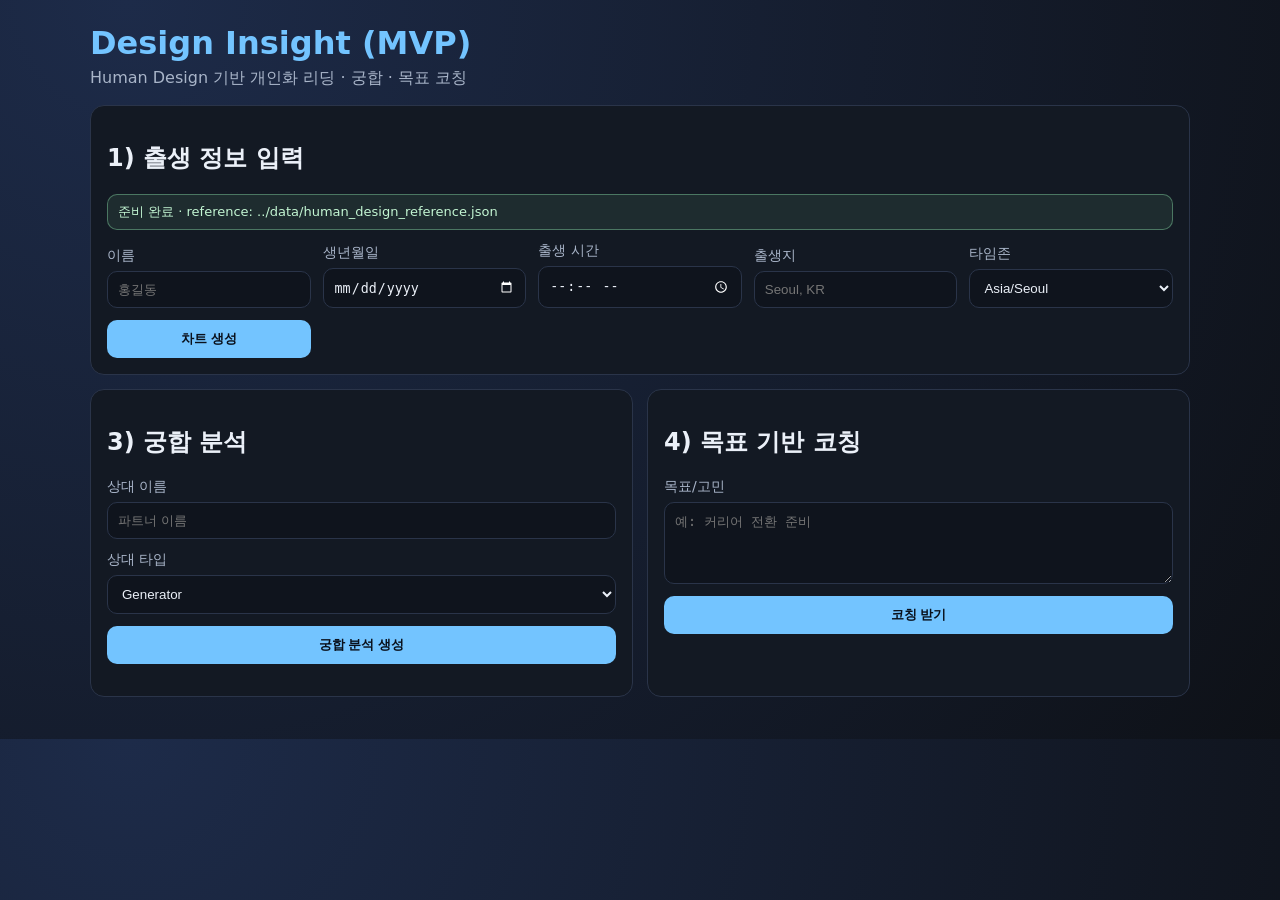
==== index.html @ 9a223812 "Add root redirect page to prevent Vercel 404 on /" ====
<!doctype html>
<html lang="ko">
  <head>
    <meta charset="UTF-8" />
    <meta name="viewport" content="width=device-width, initial-scale=1.0" />
    <title>Redirecting…</title>
    <meta http-equiv="refresh" content="0; url=/web/" />
    <script>
      window.location.replace('/web/');
    </script>
  </head>
  <body>
    <p>Redirecting to <a href="/web/">/web/</a>…</p>
  </body>
</html>
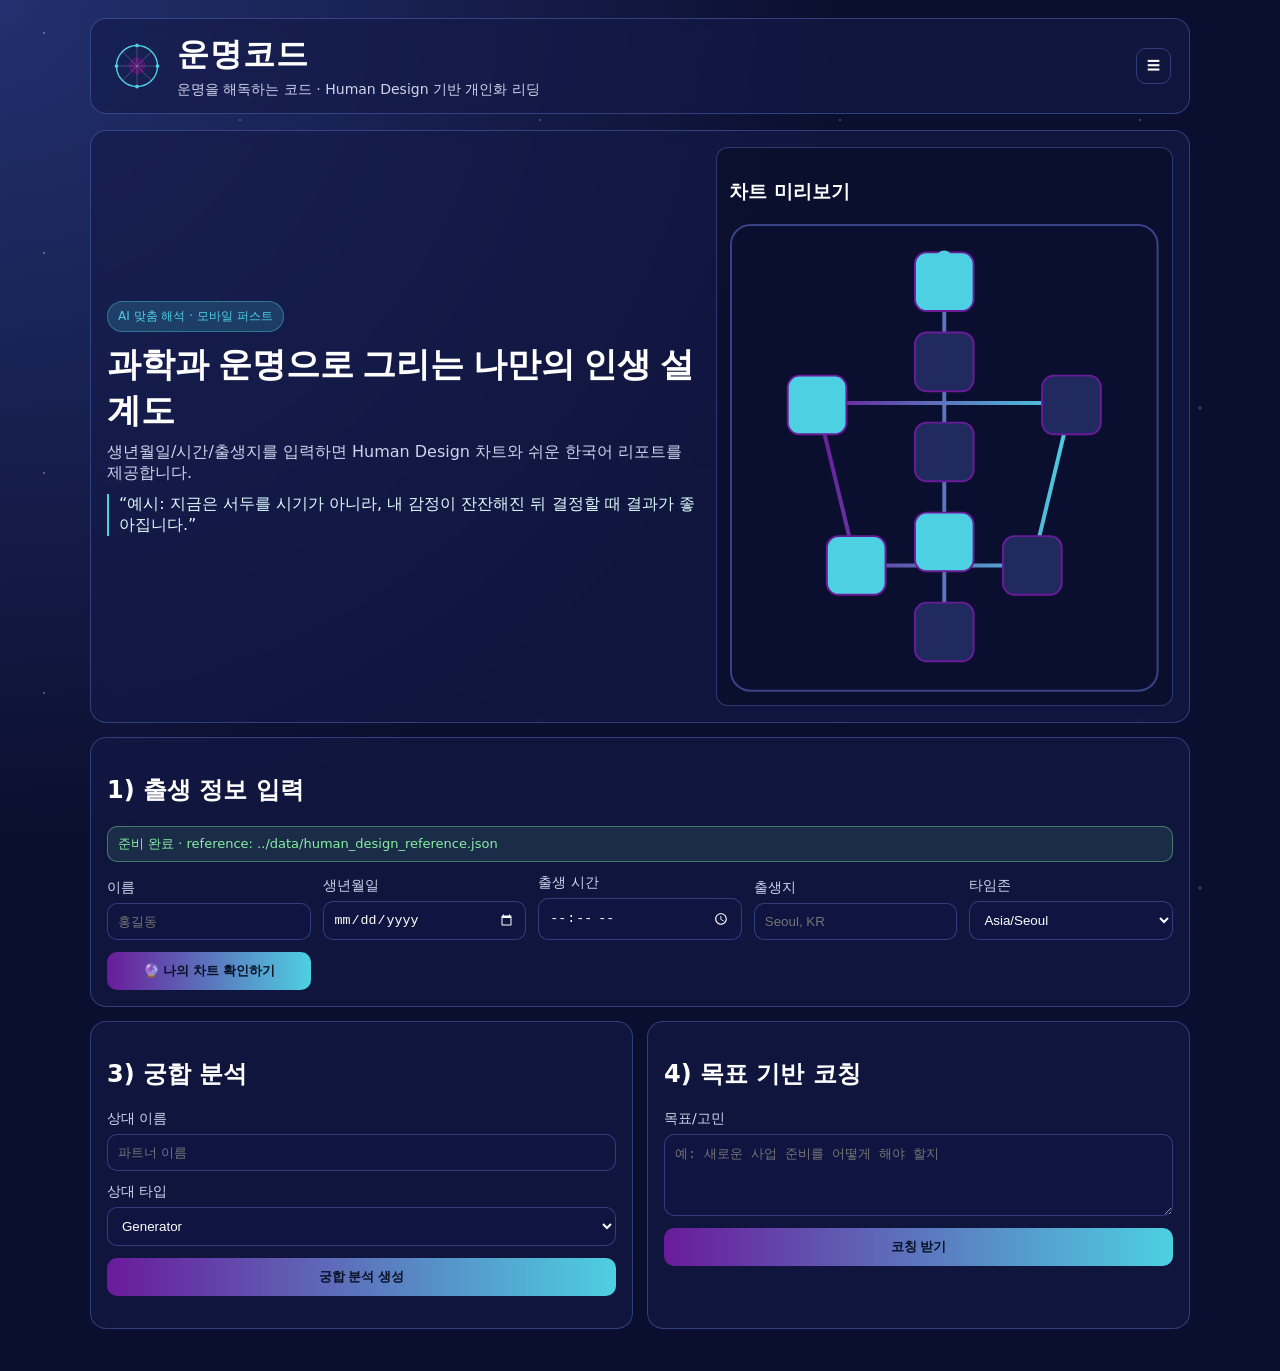
==== commit f0bf60a4: "Apply 운명코드 branding theme and add SVG chart preview" ====
--- a/index.html
+++ b/index.html
@@ -3,13 +3,120 @@
   <head>
     <meta charset="UTF-8" />
     <meta name="viewport" content="width=device-width, initial-scale=1.0" />
-    <title>Redirecting…</title>
-    <meta http-equiv="refresh" content="0; url=/web/" />
-    <script>
-      window.location.replace('/web/');
-    </script>
+    <title>운명코드 | Human Design 리딩</title>
+    <link rel="stylesheet" href="styles.css" />
   </head>
   <body>
-    <p>Redirecting to <a href="/web/">/web/</a>…</p>
+    <div class="stars" aria-hidden="true"></div>
+    <header class="topbar glass">
+      <div class="brand-wrap">
+        <div class="logo" aria-label="운명코드 로고">
+          <svg viewBox="0 0 120 120" role="img" aria-hidden="true">
+            <circle cx="60" cy="60" r="44" class="ring" />
+            <circle cx="60" cy="60" r="18" class="core" />
+            <path d="M60 16 L60 104 M16 60 L104 60 M28 28 L92 92 M92 28 L28 92" class="grid" />
+            <circle cx="60" cy="16" r="4" class="node" />
+            <circle cx="104" cy="60" r="4" class="node" />
+            <circle cx="60" cy="104" r="4" class="node" />
+            <circle cx="16" cy="60" r="4" class="node" />
+          </svg>
+        </div>
+        <div>
+          <h1>운명코드</h1>
+          <p class="muted">운명을 해독하는 코드 · Human Design 기반 개인화 리딩</p>
+        </div>
+      </div>
+      <button class="menu-btn" type="button">☰</button>
+    </header>
+
+    <main class="layout">
+      <section class="hero card glass">
+        <div>
+          <p class="badge">AI 맞춤 해석 · 모바일 퍼스트</p>
+          <h2>과학과 운명으로 그리는 나만의 인생 설계도</h2>
+          <p class="hero-copy">생년월일/시간/출생지를 입력하면 Human Design 차트와 쉬운 한국어 리포트를 제공합니다.</p>
+          <p class="sample-quote">“예시: 지금은 서두를 시기가 아니라, 내 감정이 잔잔해진 뒤 결정할 때 결과가 좋아집니다.”</p>
+        </div>
+        <div class="hero-chart">
+          <h3>차트 미리보기</h3>
+          <div id="hero-svg"></div>
+        </div>
+      </section>
+
+      <section class="card glass">
+        <h2>1) 출생 정보 입력</h2>
+        <p id="load-status" class="status">로딩 중...</p>
+        <form id="birth-form" class="form-grid">
+          <label>이름<input name="name" required placeholder="홍길동" /></label>
+          <label>생년월일<input type="date" name="birthDate" required /></label>
+          <label>출생 시간<input type="time" name="birthTime" required /></label>
+          <label>출생지<input name="birthPlace" placeholder="Seoul, KR" required /></label>
+          <label>타임존
+            <select name="timezone" required>
+              <option>Asia/Seoul</option>
+              <option>Asia/Tokyo</option>
+              <option>America/New_York</option>
+              <option>Europe/London</option>
+            </select>
+          </label>
+          <button type="submit" class="btn pulse">🔮 나의 차트 확인하기</button>
+        </form>
+      </section>
+
+      <section id="chart-section" class="card glass hidden reveal">
+        <h2>2) 차트 & 무료 요약</h2>
+        <div id="chart-svg" class="chart-svg"></div>
+        <div id="chart-core" class="pill-grid"></div>
+        <div class="report-block">
+          <h3>무료 요약 리포트</h3>
+          <p id="summary-report"></p>
+        </div>
+        <div class="report-block lock-wrap">
+          <h3>전체 리포트 (유료 언락)</h3>
+          <div id="full-report" class="locked"></div>
+          <div id="report-pages" class="report-pages locked"></div>
+          <div id="paywall" class="paywall">
+            <p>전체 리포트 잠금 상태 · 단건 ₩5,000 또는 구독 ₩9,900/월</p>
+            <div class="row">
+              <button class="btn" id="unlock-once">₩5,000 단건 결제(데모)</button>
+              <button class="btn ghost" id="unlock-sub">₩9,900 구독 결제(데모)</button>
+            </div>
+          </div>
+        </div>
+      </section>
+
+      <section class="grid-2">
+        <article class="card glass reveal">
+          <h2>3) 궁합 분석</h2>
+          <form id="compat-form" class="form-grid compact">
+            <label>상대 이름<input name="partnerName" placeholder="파트너 이름" required /></label>
+            <label>상대 타입
+              <select name="partnerType" required>
+                <option>Generator</option>
+                <option>Manifesting Generator</option>
+                <option>Projector</option>
+                <option>Manifestor</option>
+                <option>Reflector</option>
+              </select>
+            </label>
+            <button class="btn" type="submit">궁합 분석 생성</button>
+          </form>
+          <p id="compat-result" class="output"></p>
+        </article>
+
+        <article class="card glass reveal">
+          <h2>4) 목표 기반 코칭</h2>
+          <form id="goal-form" class="form-grid compact">
+            <label>목표/고민
+              <textarea name="goal" rows="4" placeholder="예: 새로운 사업 준비를 어떻게 해야 할지" required></textarea>
+            </label>
+            <button class="btn" type="submit">코칭 받기</button>
+          </form>
+          <p id="goal-result" class="output"></p>
+        </article>
+      </section>
+    </main>
+
+    <script src="app.js"></script>
   </body>
 </html>
--- a/styles.css
+++ b/styles.css
@@ -0,0 +1,83 @@
+:root {
+  color-scheme: dark;
+  --bg: #0b0f2f;
+  --bg2: #131a42;
+  --card: rgba(20, 27, 72, 0.62);
+  --line: rgba(116, 146, 255, 0.33);
+  --text: #ffffff;
+  --sub: #cfd4ec;
+  --main: #6a1b9a;
+  --accent: #4dd0e1;
+  --ok: #86f0a4;
+  --warn: #ffd180;
+}
+* { box-sizing: border-box; }
+body {
+  margin: 0;
+  color: var(--text);
+  font-family: 'Noto Sans KR', Pretendard, Inter, system-ui, sans-serif;
+  background: radial-gradient(circle at 0% 0%, #23306f, var(--bg) 45%), linear-gradient(140deg, var(--bg), #0f1440);
+  min-height: 100vh;
+}
+.stars {
+  position: fixed;
+  inset: 0;
+  pointer-events: none;
+  background-image: radial-gradient(circle at 20% 15%, rgba(255, 255, 255, 0.28) 0 1px, transparent 1px), radial-gradient(circle at 80% 40%, rgba(255, 255, 255, 0.2) 0 1px, transparent 1px), radial-gradient(circle at 50% 85%, rgba(77, 208, 225, 0.22) 0 2px, transparent 2px);
+  background-size: 220px 220px, 300px 300px, 480px 480px;
+  animation: starsFloat 18s linear infinite;
+}
+@keyframes starsFloat { from { transform: translateY(0); } to { transform: translateY(-30px); } }
+.topbar, .layout { width: min(1100px, 92%); margin-inline: auto; }
+.topbar { margin-top: 18px; display: flex; justify-content: space-between; align-items: center; padding: 14px 18px; }
+.glass { backdrop-filter: blur(6px); background: var(--card); border: 1px solid var(--line); border-radius: 16px; }
+.brand-wrap { display: flex; align-items: center; gap: 12px; }
+.logo { width: 56px; height: 56px; display: grid; place-items: center; }
+.logo svg { width: 100%; height: 100%; }
+.logo .ring { fill: none; stroke: var(--accent); stroke-width: 3; }
+.logo .core { fill: color-mix(in srgb, var(--main) 70%, black); }
+.logo .grid { fill: none; stroke: rgba(255,255,255,.35); stroke-width: 1.3; }
+.logo .node { fill: var(--accent); }
+.topbar h1 { margin: 0; font-family: 'Nanum Myeongjo', serif; letter-spacing: .03em; }
+.muted { color: var(--sub); margin: 4px 0 0; font-size: 14px; }
+.menu-btn { border: 1px solid var(--line); background: transparent; color: var(--text); border-radius: 10px; padding: 8px 10px; }
+.layout { margin: 16px auto 42px; display: grid; gap: 14px; position: relative; z-index: 1; }
+.card { padding: 16px; }
+.hero { display: grid; gap: 16px; grid-template-columns: 1.3fr 1fr; align-items: center; }
+.badge { display: inline-block; margin: 0; background: rgba(77,208,225,.18); color: var(--accent); border: 1px solid rgba(77,208,225,.4); border-radius: 999px; padding: 6px 10px; font-size: 12px; }
+.hero h2 { margin: 10px 0 8px; font-size: clamp(22px, 3.2vw, 34px); font-family: 'Nanum Myeongjo', serif; }
+.hero-copy { color: var(--sub); margin: 0; }
+.sample-quote { margin-top: 10px; color: #dffbff; border-left: 2px solid var(--accent); padding-left: 10px; }
+.hero-chart { border: 1px solid var(--line); border-radius: 12px; padding: 12px; background: rgba(8, 12, 35, .55); }
+.hidden { display: none; }
+.form-grid { display: grid; grid-template-columns: repeat(auto-fit,minmax(180px,1fr)); gap: 12px; align-items: end; }
+.form-grid.compact { grid-template-columns: 1fr; }
+label { display: grid; gap: 6px; color: var(--sub); font-size: 14px; }
+input, select, textarea { width: 100%; background: #0f1440; color: var(--text); border: 1px solid var(--line); border-radius: 10px; padding: 10px; }
+.btn { background: linear-gradient(90deg, var(--main), var(--accent)); color: #081024; border: 0; border-radius: 10px; padding: 10px 14px; font-weight: 700; cursor: pointer; }
+.btn.ghost { background: transparent; color: var(--accent); border: 1px solid var(--accent); }
+.pulse { animation: pulse 2.2s ease-in-out infinite; }
+@keyframes pulse { 0%,100% { box-shadow: 0 0 0 rgba(77,208,225,0);} 50% { box-shadow: 0 0 18px rgba(77,208,225,.45);} }
+.pill-grid { display:flex; flex-wrap:wrap; gap:8px; margin-bottom: 12px; }
+.pill { border:1px solid var(--line); background:#101945; border-radius:999px; padding:7px 12px; color:#dbe4ff; font-size: 13px; }
+.report-block { border:1px solid var(--line); border-radius: 12px; padding: 12px; margin-top: 10px; background: rgba(13,18,53,.45); }
+.locked { filter: blur(4px); user-select:none; max-height: 140px; overflow: hidden; }
+.lock-wrap.unlocked .locked { filter:none; max-height:none; }
+.paywall { margin-top:10px; background: rgba(255,209,128,.12); border:1px solid rgba(255,209,128,.4); border-radius:10px; padding:10px; color: var(--warn); }
+.row { display:flex; gap:8px; flex-wrap:wrap; }
+.grid-2 { display:grid; grid-template-columns: repeat(auto-fit,minmax(280px,1fr)); gap:14px; }
+.output { white-space: pre-wrap; color: var(--sub); line-height: 1.65; }
+.status { border-radius: 10px; padding: 8px 10px; font-size: 13px; margin-bottom: 12px; }
+.status.ok { background: rgba(134,240,164,.1); color: var(--ok); border: 1px solid rgba(134,240,164,.4); }
+.status.error { background: rgba(255,96,96,.1); color: #ffb0b0; border: 1px solid rgba(255,96,96,.4); }
+.chart-svg svg, #hero-svg svg { width: 100%; height: auto; display: block; }
+.chart-svg { margin-bottom: 10px; border: 1px solid var(--line); border-radius: 12px; padding: 10px; background: rgba(9,13,33,.6); }
+.report-pages { margin-top: 10px; display: grid; grid-template-columns: repeat(auto-fit,minmax(190px,1fr)); gap: 8px; }
+.page-card { border: 1px solid var(--line); border-radius: 10px; background: rgba(10,14,39,.65); padding: 8px; }
+.page-card strong { display: block; color: var(--accent); margin-bottom: 4px; }
+.reveal { animation: reveal .6s ease both; }
+@keyframes reveal { from { opacity:0; transform: translateY(8px);} to { opacity:1; transform:translateY(0);} }
+
+@media (max-width: 860px) {
+  .hero { grid-template-columns: 1fr; }
+}
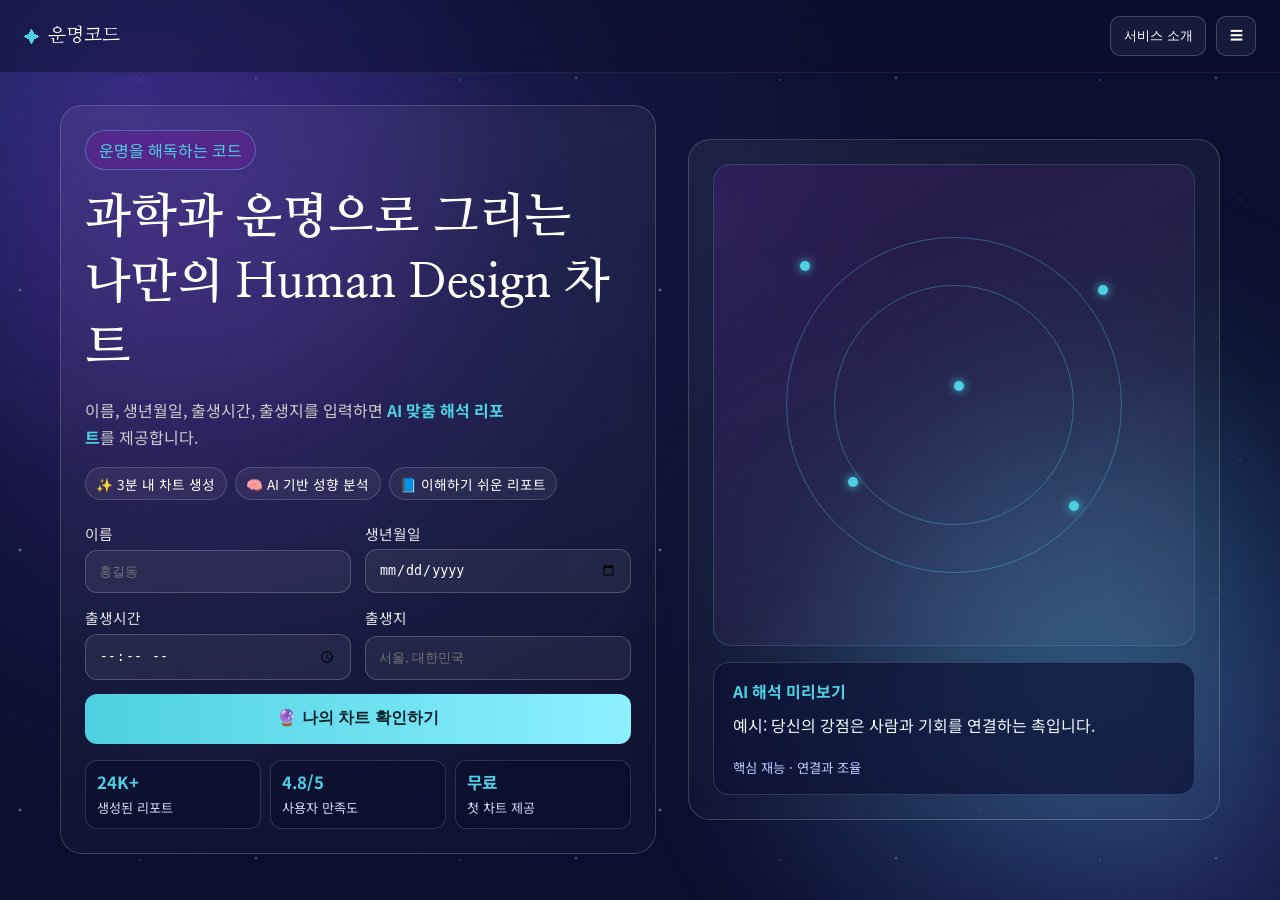
==== commit 3ea83457: "Refine landing UI with richer branding and UX polish" ====
--- a/index.html
+++ b/index.html
@@ -3,120 +3,89 @@
   <head>
     <meta charset="UTF-8" />
     <meta name="viewport" content="width=device-width, initial-scale=1.0" />
-    <title>운명코드 | Human Design 리딩</title>
+    <title>운명코드 | Human Design 차트</title>
+    <meta
+      name="description"
+      content="생년월일과 출생 정보를 기반으로 Human Design 차트와 AI 해석 리포트를 확인하세요."
+    />
+    <link rel="preconnect" href="https://fonts.googleapis.com" />
+    <link rel="preconnect" href="https://fonts.gstatic.com" crossorigin />
+    <link
+      href="https://fonts.googleapis.com/css2?family=Noto+Sans+KR:wght@400;500;700&family=Nanum+Myeongjo:wght@700&display=swap"
+      rel="stylesheet"
+    />
     <link rel="stylesheet" href="styles.css" />
   </head>
   <body>
     <div class="stars" aria-hidden="true"></div>
-    <header class="topbar glass">
-      <div class="brand-wrap">
-        <div class="logo" aria-label="운명코드 로고">
-          <svg viewBox="0 0 120 120" role="img" aria-hidden="true">
-            <circle cx="60" cy="60" r="44" class="ring" />
-            <circle cx="60" cy="60" r="18" class="core" />
-            <path d="M60 16 L60 104 M16 60 L104 60 M28 28 L92 92 M92 28 L28 92" class="grid" />
-            <circle cx="60" cy="16" r="4" class="node" />
-            <circle cx="104" cy="60" r="4" class="node" />
-            <circle cx="60" cy="104" r="4" class="node" />
-            <circle cx="16" cy="60" r="4" class="node" />
-          </svg>
-        </div>
-        <div>
-          <h1>운명코드</h1>
-          <p class="muted">운명을 해독하는 코드 · Human Design 기반 개인화 리딩</p>
-        </div>
-      </div>
-      <button class="menu-btn" type="button">☰</button>
+    <div class="glow glow-a" aria-hidden="true"></div>
+    <div class="glow glow-b" aria-hidden="true"></div>
+
+    <header class="topbar">
+      <a class="logo" href="#">
+        <span class="logo-mark">✦</span>
+        <span class="logo-text">운명코드</span>
+      </a>
+      <nav class="top-actions" aria-label="빠른 메뉴">
+        <button class="ghost-btn">서비스 소개</button>
+        <button class="menu-btn" aria-label="메뉴 열기">☰</button>
+      </nav>
     </header>
 
-    <main class="layout">
-      <section class="hero card glass">
-        <div>
-          <p class="badge">AI 맞춤 해석 · 모바일 퍼스트</p>
-          <h2>과학과 운명으로 그리는 나만의 인생 설계도</h2>
-          <p class="hero-copy">생년월일/시간/출생지를 입력하면 Human Design 차트와 쉬운 한국어 리포트를 제공합니다.</p>
-          <p class="sample-quote">“예시: 지금은 서두를 시기가 아니라, 내 감정이 잔잔해진 뒤 결정할 때 결과가 좋아집니다.”</p>
-        </div>
-        <div class="hero-chart">
-          <h3>차트 미리보기</h3>
-          <div id="hero-svg"></div>
+    <main class="hero">
+      <section class="hero-copy">
+        <p class="badge">운명을 해독하는 코드</p>
+        <h1>과학과 운명으로 그리는<br />나만의 Human Design 차트</h1>
+        <p class="subtext">
+          이름, 생년월일, 출생시간, 출생지를 입력하면
+          <strong>AI 맞춤 해석 리포트</strong>를 제공합니다.
+        </p>
+
+        <ul class="feature-points">
+          <li>✨ 3분 내 차트 생성</li>
+          <li>🧠 AI 기반 성향 분석</li>
+          <li>📘 이해하기 쉬운 리포트</li>
+        </ul>
+
+        <form class="chart-form" id="chartForm">
+          <label>이름<input type="text" name="name" placeholder="홍길동" required /></label>
+          <label>생년월일<input type="date" name="birthDate" required /></label>
+          <label>출생시간<input type="time" name="birthTime" required /></label>
+          <label>출생지<input type="text" name="birthPlace" placeholder="서울, 대한민국" required /></label>
+          <button type="submit" class="cta-btn" id="ctaButton">🔮 나의 차트 확인하기</button>
+        </form>
+
+        <div class="trust-row" aria-label="서비스 신뢰 지표">
+          <p><strong>24K+</strong><span>생성된 리포트</span></p>
+          <p><strong>4.8/5</strong><span>사용자 만족도</span></p>
+          <p><strong>무료</strong><span>첫 차트 제공</span></p>
         </div>
       </section>
 
-      <section class="card glass">
-        <h2>1) 출생 정보 입력</h2>
-        <p id="load-status" class="status">로딩 중...</p>
-        <form id="birth-form" class="form-grid">
-          <label>이름<input name="name" required placeholder="홍길동" /></label>
-          <label>생년월일<input type="date" name="birthDate" required /></label>
-          <label>출생 시간<input type="time" name="birthTime" required /></label>
-          <label>출생지<input name="birthPlace" placeholder="Seoul, KR" required /></label>
-          <label>타임존
-            <select name="timezone" required>
-              <option>Asia/Seoul</option>
-              <option>Asia/Tokyo</option>
-              <option>America/New_York</option>
-              <option>Europe/London</option>
-            </select>
-          </label>
-          <button type="submit" class="btn pulse">🔮 나의 차트 확인하기</button>
-        </form>
-      </section>
+      <section class="hero-visual" aria-live="polite">
+        <div class="chart-teaser" id="chartTeaser">
+          <div class="orbit orbit-1"></div>
+          <div class="orbit orbit-2"></div>
+          <div class="node n1"></div>
+          <div class="node n2"></div>
+          <div class="node n3"></div>
+          <div class="node n4"></div>
+          <div class="node n5"></div>
+          <svg viewBox="0 0 300 300" class="lines" aria-hidden="true">
+            <path d="M60 65 L240 85 L210 220 L85 240 Z" />
+            <path d="M60 65 L210 220" />
+            <path d="M240 85 L85 240" />
+          </svg>
+        </div>
 
-      <section id="chart-section" class="card glass hidden reveal">
-        <h2>2) 차트 & 무료 요약</h2>
-        <div id="chart-svg" class="chart-svg"></div>
-        <div id="chart-core" class="pill-grid"></div>
-        <div class="report-block">
-          <h3>무료 요약 리포트</h3>
-          <p id="summary-report"></p>
-        </div>
-        <div class="report-block lock-wrap">
-          <h3>전체 리포트 (유료 언락)</h3>
-          <div id="full-report" class="locked"></div>
-          <div id="report-pages" class="report-pages locked"></div>
-          <div id="paywall" class="paywall">
-            <p>전체 리포트 잠금 상태 · 단건 ₩5,000 또는 구독 ₩9,900/월</p>
-            <div class="row">
-              <button class="btn" id="unlock-once">₩5,000 단건 결제(데모)</button>
-              <button class="btn ghost" id="unlock-sub">₩9,900 구독 결제(데모)</button>
-            </div>
-          </div>
-        </div>
-      </section>
-
-      <section class="grid-2">
-        <article class="card glass reveal">
-          <h2>3) 궁합 분석</h2>
-          <form id="compat-form" class="form-grid compact">
-            <label>상대 이름<input name="partnerName" placeholder="파트너 이름" required /></label>
-            <label>상대 타입
-              <select name="partnerType" required>
-                <option>Generator</option>
-                <option>Manifesting Generator</option>
-                <option>Projector</option>
-                <option>Manifestor</option>
-                <option>Reflector</option>
-              </select>
-            </label>
-            <button class="btn" type="submit">궁합 분석 생성</button>
-          </form>
-          <p id="compat-result" class="output"></p>
-        </article>
-
-        <article class="card glass reveal">
-          <h2>4) 목표 기반 코칭</h2>
-          <form id="goal-form" class="form-grid compact">
-            <label>목표/고민
-              <textarea name="goal" rows="4" placeholder="예: 새로운 사업 준비를 어떻게 해야 할지" required></textarea>
-            </label>
-            <button class="btn" type="submit">코칭 받기</button>
-          </form>
-          <p id="goal-result" class="output"></p>
+        <article class="sample-card" id="sampleCard">
+          <h2>AI 해석 미리보기</h2>
+          <p class="typing" id="typingText">예시: 당신은 타고난 통찰력과 리더십이 강한 타입입니다.</p>
+          <small id="sampleMeta">에너지 타입 · Generator</small>
         </article>
       </section>
     </main>
 
-    <script src="app.js"></script>
+    <script src="script.js"></script>
   </body>
 </html>
--- a/styles.css
+++ b/styles.css
@@ -1,83 +1,420 @@
 :root {
-  color-scheme: dark;
   --bg: #0b0f2f;
-  --bg2: #131a42;
-  --card: rgba(20, 27, 72, 0.62);
-  --line: rgba(116, 146, 255, 0.33);
-  --text: #ffffff;
-  --sub: #cfd4ec;
   --main: #6a1b9a;
   --accent: #4dd0e1;
-  --ok: #86f0a4;
-  --warn: #ffd180;
-}
-* { box-sizing: border-box; }
+  --text: #ffffff;
+  --text-secondary: #cccccc;
+  --card: rgba(12, 18, 54, 0.7);
+  --line: rgba(255, 255, 255, 0.18);
+}
+
+* {
+  box-sizing: border-box;
+}
+
 body {
   margin: 0;
+  min-height: 100vh;
+  font-family: 'Noto Sans KR', sans-serif;
   color: var(--text);
-  font-family: 'Noto Sans KR', Pretendard, Inter, system-ui, sans-serif;
-  background: radial-gradient(circle at 0% 0%, #23306f, var(--bg) 45%), linear-gradient(140deg, var(--bg), #0f1440);
-  min-height: 100vh;
-}
-.stars {
+  background:
+    radial-gradient(circle at 10% 10%, #273079 0%, transparent 28%),
+    radial-gradient(circle at 90% 90%, #1e1d53 0%, transparent 32%),
+    radial-gradient(circle at 20% 20%, #1b2155, var(--bg) 52%);
+  overflow-x: hidden;
+}
+
+.stars,
+.glow {
   position: fixed;
   inset: 0;
   pointer-events: none;
-  background-image: radial-gradient(circle at 20% 15%, rgba(255, 255, 255, 0.28) 0 1px, transparent 1px), radial-gradient(circle at 80% 40%, rgba(255, 255, 255, 0.2) 0 1px, transparent 1px), radial-gradient(circle at 50% 85%, rgba(77, 208, 225, 0.22) 0 2px, transparent 2px);
-  background-size: 220px 220px, 300px 300px, 480px 480px;
-  animation: starsFloat 18s linear infinite;
-}
-@keyframes starsFloat { from { transform: translateY(0); } to { transform: translateY(-30px); } }
-.topbar, .layout { width: min(1100px, 92%); margin-inline: auto; }
-.topbar { margin-top: 18px; display: flex; justify-content: space-between; align-items: center; padding: 14px 18px; }
-.glass { backdrop-filter: blur(6px); background: var(--card); border: 1px solid var(--line); border-radius: 16px; }
-.brand-wrap { display: flex; align-items: center; gap: 12px; }
-.logo { width: 56px; height: 56px; display: grid; place-items: center; }
-.logo svg { width: 100%; height: 100%; }
-.logo .ring { fill: none; stroke: var(--accent); stroke-width: 3; }
-.logo .core { fill: color-mix(in srgb, var(--main) 70%, black); }
-.logo .grid { fill: none; stroke: rgba(255,255,255,.35); stroke-width: 1.3; }
-.logo .node { fill: var(--accent); }
-.topbar h1 { margin: 0; font-family: 'Nanum Myeongjo', serif; letter-spacing: .03em; }
-.muted { color: var(--sub); margin: 4px 0 0; font-size: 14px; }
-.menu-btn { border: 1px solid var(--line); background: transparent; color: var(--text); border-radius: 10px; padding: 8px 10px; }
-.layout { margin: 16px auto 42px; display: grid; gap: 14px; position: relative; z-index: 1; }
-.card { padding: 16px; }
-.hero { display: grid; gap: 16px; grid-template-columns: 1.3fr 1fr; align-items: center; }
-.badge { display: inline-block; margin: 0; background: rgba(77,208,225,.18); color: var(--accent); border: 1px solid rgba(77,208,225,.4); border-radius: 999px; padding: 6px 10px; font-size: 12px; }
-.hero h2 { margin: 10px 0 8px; font-size: clamp(22px, 3.2vw, 34px); font-family: 'Nanum Myeongjo', serif; }
-.hero-copy { color: var(--sub); margin: 0; }
-.sample-quote { margin-top: 10px; color: #dffbff; border-left: 2px solid var(--accent); padding-left: 10px; }
-.hero-chart { border: 1px solid var(--line); border-radius: 12px; padding: 12px; background: rgba(8, 12, 35, .55); }
-.hidden { display: none; }
-.form-grid { display: grid; grid-template-columns: repeat(auto-fit,minmax(180px,1fr)); gap: 12px; align-items: end; }
-.form-grid.compact { grid-template-columns: 1fr; }
-label { display: grid; gap: 6px; color: var(--sub); font-size: 14px; }
-input, select, textarea { width: 100%; background: #0f1440; color: var(--text); border: 1px solid var(--line); border-radius: 10px; padding: 10px; }
-.btn { background: linear-gradient(90deg, var(--main), var(--accent)); color: #081024; border: 0; border-radius: 10px; padding: 10px 14px; font-weight: 700; cursor: pointer; }
-.btn.ghost { background: transparent; color: var(--accent); border: 1px solid var(--accent); }
-.pulse { animation: pulse 2.2s ease-in-out infinite; }
-@keyframes pulse { 0%,100% { box-shadow: 0 0 0 rgba(77,208,225,0);} 50% { box-shadow: 0 0 18px rgba(77,208,225,.45);} }
-.pill-grid { display:flex; flex-wrap:wrap; gap:8px; margin-bottom: 12px; }
-.pill { border:1px solid var(--line); background:#101945; border-radius:999px; padding:7px 12px; color:#dbe4ff; font-size: 13px; }
-.report-block { border:1px solid var(--line); border-radius: 12px; padding: 12px; margin-top: 10px; background: rgba(13,18,53,.45); }
-.locked { filter: blur(4px); user-select:none; max-height: 140px; overflow: hidden; }
-.lock-wrap.unlocked .locked { filter:none; max-height:none; }
-.paywall { margin-top:10px; background: rgba(255,209,128,.12); border:1px solid rgba(255,209,128,.4); border-radius:10px; padding:10px; color: var(--warn); }
-.row { display:flex; gap:8px; flex-wrap:wrap; }
-.grid-2 { display:grid; grid-template-columns: repeat(auto-fit,minmax(280px,1fr)); gap:14px; }
-.output { white-space: pre-wrap; color: var(--sub); line-height: 1.65; }
-.status { border-radius: 10px; padding: 8px 10px; font-size: 13px; margin-bottom: 12px; }
-.status.ok { background: rgba(134,240,164,.1); color: var(--ok); border: 1px solid rgba(134,240,164,.4); }
-.status.error { background: rgba(255,96,96,.1); color: #ffb0b0; border: 1px solid rgba(255,96,96,.4); }
-.chart-svg svg, #hero-svg svg { width: 100%; height: auto; display: block; }
-.chart-svg { margin-bottom: 10px; border: 1px solid var(--line); border-radius: 12px; padding: 10px; background: rgba(9,13,33,.6); }
-.report-pages { margin-top: 10px; display: grid; grid-template-columns: repeat(auto-fit,minmax(190px,1fr)); gap: 8px; }
-.page-card { border: 1px solid var(--line); border-radius: 10px; background: rgba(10,14,39,.65); padding: 8px; }
-.page-card strong { display: block; color: var(--accent); margin-bottom: 4px; }
-.reveal { animation: reveal .6s ease both; }
-@keyframes reveal { from { opacity:0; transform: translateY(8px);} to { opacity:1; transform:translateY(0);} }
-
-@media (max-width: 860px) {
-  .hero { grid-template-columns: 1fr; }
-}
+}
+
+.stars {
+  background-image:
+    radial-gradient(2px 2px at 20px 30px, rgba(255, 255, 255, 0.7), transparent),
+    radial-gradient(1px 1px at 140px 80px, rgba(77, 208, 225, 0.9), transparent),
+    radial-gradient(1px 1px at 280px 200px, rgba(255, 255, 255, 0.5), transparent),
+    radial-gradient(2px 2px at 80% 30%, rgba(255, 255, 255, 0.4), transparent);
+  background-size: 320px 260px;
+  animation: drift 30s linear infinite;
+  opacity: 0.75;
+}
+
+.glow {
+  filter: blur(80px);
+  opacity: 0.38;
+}
+
+.glow-a {
+  background: radial-gradient(circle at 12% 22%, var(--main), transparent 35%);
+}
+
+.glow-b {
+  background: radial-gradient(circle at 85% 72%, var(--accent), transparent 30%);
+}
+
+@keyframes drift {
+  from {
+    transform: translateY(0);
+  }
+
+  to {
+    transform: translateY(-20px);
+  }
+}
+
+.topbar {
+  position: sticky;
+  top: 0;
+  z-index: 5;
+  padding: 1rem 1.5rem;
+  display: flex;
+  align-items: center;
+  justify-content: space-between;
+  backdrop-filter: blur(10px);
+  background: rgba(9, 13, 42, 0.45);
+  border-bottom: 1px solid rgba(255, 255, 255, 0.07);
+}
+
+.logo {
+  display: inline-flex;
+  align-items: center;
+  gap: 0.5rem;
+  text-decoration: none;
+  color: var(--text);
+}
+
+.logo-mark {
+  color: var(--accent);
+}
+
+.logo-text {
+  font-family: 'Nanum Myeongjo', serif;
+  font-size: 1.2rem;
+}
+
+.top-actions {
+  display: inline-flex;
+  align-items: center;
+  gap: 0.6rem;
+}
+
+.ghost-btn,
+.menu-btn {
+  border: 1px solid rgba(255, 255, 255, 0.2);
+  background: rgba(255, 255, 255, 0.06);
+  color: var(--text);
+  border-radius: 10px;
+  height: 40px;
+}
+
+.ghost-btn {
+  padding: 0 0.8rem;
+}
+
+.menu-btn {
+  width: 40px;
+}
+
+.hero {
+  width: min(1160px, 92vw);
+  margin: 2rem auto 4rem;
+  display: grid;
+  gap: 2rem;
+  grid-template-columns: 1.12fr 1fr;
+  align-items: center;
+}
+
+.hero-copy,
+.hero-visual {
+  background: linear-gradient(160deg, rgba(255, 255, 255, 0.06), rgba(255, 255, 255, 0.02));
+  border: 1px solid var(--line);
+  border-radius: 22px;
+  padding: 1.5rem;
+  backdrop-filter: blur(10px);
+}
+
+.badge {
+  display: inline-block;
+  background: rgba(106, 27, 154, 0.45);
+  color: var(--accent);
+  border: 1px solid rgba(77, 208, 225, 0.4);
+  padding: 0.45rem 0.8rem;
+  border-radius: 999px;
+  margin: 0;
+}
+
+h1 {
+  font-family: 'Nanum Myeongjo', serif;
+  font-size: clamp(1.9rem, 4vw, 3rem);
+  line-height: 1.35;
+  margin: 1rem 0;
+}
+
+.subtext {
+  color: var(--text-secondary);
+  line-height: 1.7;
+  max-width: 48ch;
+}
+
+.subtext strong {
+  color: var(--accent);
+}
+
+.feature-points {
+  list-style: none;
+  margin: 1rem 0 0;
+  padding: 0;
+  display: flex;
+  flex-wrap: wrap;
+  gap: 0.5rem;
+}
+
+.feature-points li {
+  border: 1px solid rgba(255, 255, 255, 0.16);
+  background: rgba(255, 255, 255, 0.06);
+  border-radius: 999px;
+  padding: 0.35rem 0.65rem;
+  font-size: 0.85rem;
+}
+
+.chart-form {
+  margin-top: 1.4rem;
+  display: grid;
+  grid-template-columns: 1fr 1fr;
+  gap: 0.9rem;
+}
+
+.chart-form label {
+  display: grid;
+  gap: 0.35rem;
+  font-size: 0.92rem;
+  color: #e4e4e4;
+}
+
+.chart-form input {
+  border: 1px solid rgba(255, 255, 255, 0.2);
+  border-radius: 12px;
+  padding: 0.75rem 0.8rem;
+  background: rgba(255, 255, 255, 0.06);
+  color: var(--text);
+}
+
+.chart-form input:focus {
+  outline: 2px solid rgba(77, 208, 225, 0.55);
+  outline-offset: 1px;
+}
+
+.cta-btn {
+  grid-column: 1 / -1;
+  border: none;
+  border-radius: 12px;
+  padding: 0.9rem 1rem;
+  font-size: 1rem;
+  font-weight: 700;
+  color: #04232b;
+  background: linear-gradient(90deg, var(--accent), #8df0ff);
+  cursor: pointer;
+  box-shadow: 0 0 0 rgba(77, 208, 225, 0.5);
+  transition: transform 0.2s ease, box-shadow 0.3s ease;
+}
+
+.cta-btn:hover {
+  transform: translateY(-2px);
+  box-shadow: 0 0 20px rgba(77, 208, 225, 0.45);
+}
+
+.cta-btn.pulse {
+  animation: pulse 0.6s ease;
+}
+
+@keyframes pulse {
+  0% {
+    transform: scale(1);
+  }
+
+  50% {
+    transform: scale(1.02);
+  }
+
+  100% {
+    transform: scale(1);
+  }
+}
+
+.trust-row {
+  margin-top: 1rem;
+  display: grid;
+  grid-template-columns: repeat(3, 1fr);
+  gap: 0.55rem;
+}
+
+.trust-row p {
+  margin: 0;
+  border: 1px solid rgba(255, 255, 255, 0.14);
+  background: rgba(8, 14, 44, 0.55);
+  border-radius: 12px;
+  padding: 0.6rem 0.7rem;
+}
+
+.trust-row strong {
+  display: block;
+  color: var(--accent);
+  font-size: 1.05rem;
+}
+
+.trust-row span {
+  color: #d4d7ef;
+  font-size: 0.82rem;
+}
+
+.hero-visual {
+  display: grid;
+  gap: 1rem;
+}
+
+.chart-teaser {
+  position: relative;
+  aspect-ratio: 1 / 1;
+  border-radius: 18px;
+  background: linear-gradient(145deg, rgba(106, 27, 154, 0.22), rgba(255, 255, 255, 0.04));
+  border: 1px solid rgba(77, 208, 225, 0.2);
+  overflow: hidden;
+}
+
+.orbit {
+  position: absolute;
+  border: 1px solid rgba(77, 208, 225, 0.35);
+  border-radius: 999px;
+  inset: 15%;
+  animation: spin 20s linear infinite;
+}
+
+.orbit-2 {
+  inset: 25%;
+  animation-direction: reverse;
+  animation-duration: 14s;
+}
+
+@keyframes spin {
+  from {
+    transform: rotate(0deg);
+  }
+
+  to {
+    transform: rotate(360deg);
+  }
+}
+
+.node {
+  position: absolute;
+  width: 10px;
+  height: 10px;
+  border-radius: 50%;
+  background: var(--accent);
+  box-shadow: 0 0 10px var(--accent);
+}
+
+.n1 {
+  top: 20%;
+  left: 18%;
+}
+
+.n2 {
+  top: 25%;
+  right: 18%;
+}
+
+.n3 {
+  top: 65%;
+  left: 28%;
+}
+
+.n4 {
+  top: 70%;
+  right: 24%;
+}
+
+.n5 {
+  top: 45%;
+  left: 50%;
+}
+
+.lines {
+  position: absolute;
+  inset: 0;
+  width: 100%;
+  height: 100%;
+}
+
+.lines path {
+  stroke: rgba(255, 255, 255, 0.6);
+  stroke-width: 2;
+  fill: none;
+  stroke-dasharray: 700;
+  stroke-dashoffset: 700;
+  animation: draw 5s ease-in-out infinite;
+}
+
+@keyframes draw {
+  0%,
+  10% {
+    stroke-dashoffset: 700;
+  }
+
+  60%,
+  100% {
+    stroke-dashoffset: 0;
+  }
+}
+
+.sample-card {
+  background: var(--card);
+  border: 1px solid rgba(255, 255, 255, 0.15);
+  border-radius: 16px;
+  padding: 1rem 1.2rem;
+}
+
+.sample-card h2 {
+  margin: 0 0 0.6rem;
+  font-size: 1rem;
+  color: var(--accent);
+}
+
+.typing {
+  margin: 0;
+  min-height: 2.4em;
+  color: #edf7ff;
+}
+
+#sampleMeta {
+  display: inline-block;
+  margin-top: 0.45rem;
+  color: #bdccff;
+}
+
+@media (max-width: 980px) {
+  .hero {
+    grid-template-columns: 1fr;
+  }
+
+  .chart-form {
+    grid-template-columns: 1fr;
+  }
+
+  .trust-row {
+    grid-template-columns: 1fr;
+  }
+}
+
+@media (prefers-reduced-motion: reduce) {
+  *,
+  *::before,
+  *::after {
+    animation: none !important;
+    transition: none !important;
+    scroll-behavior: auto !important;
+  }
+}
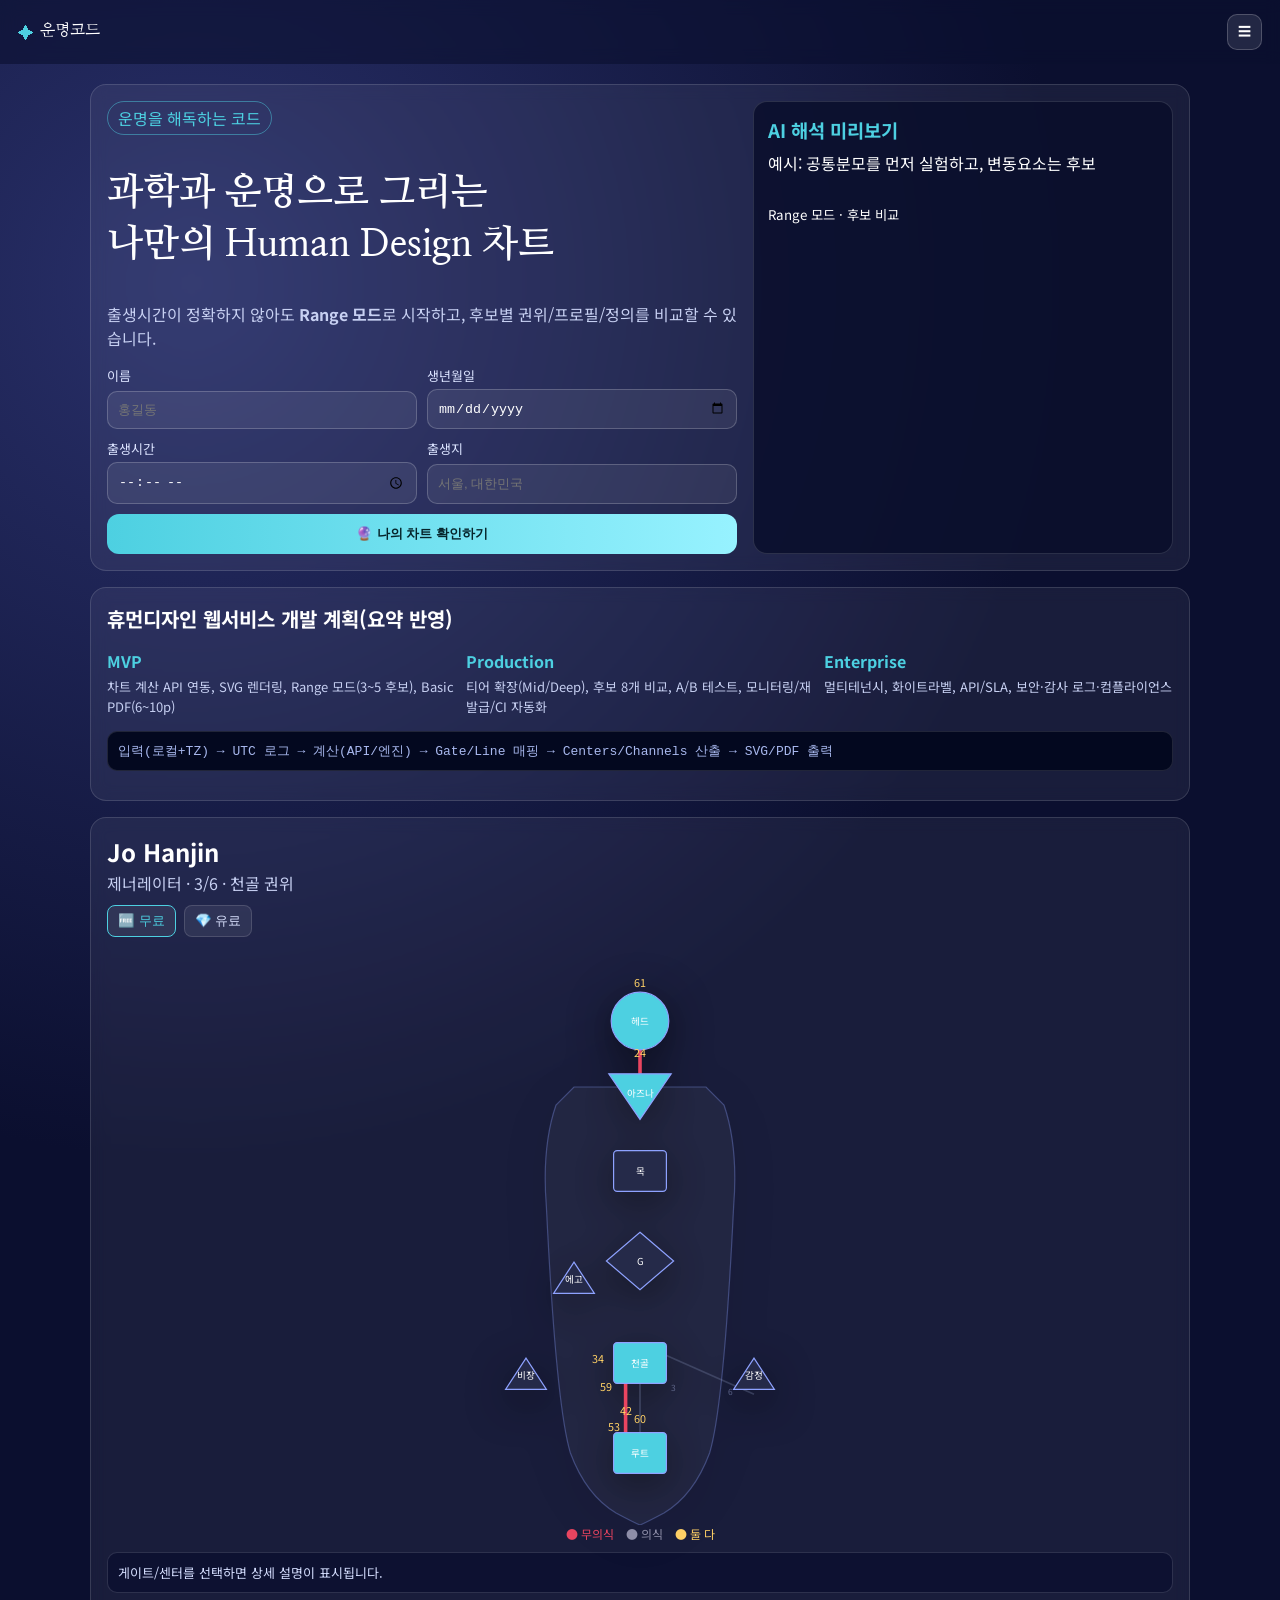
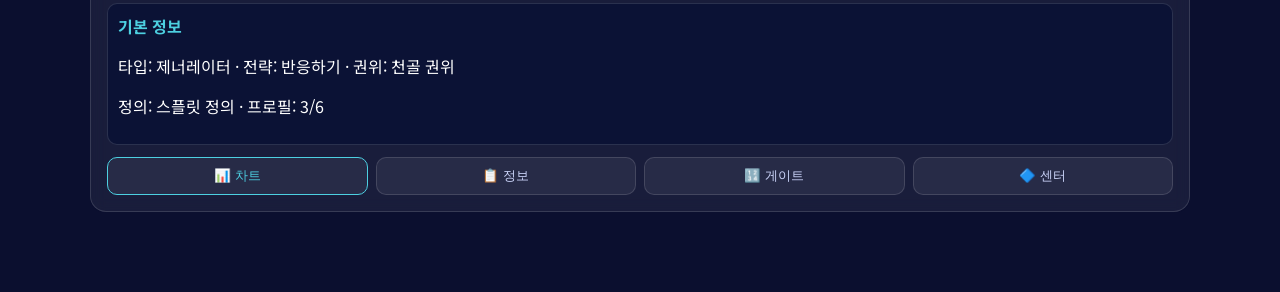
==== commit 3f9ab3d7: "Upgrade service prototype with roadmap and interactive bodygraph" ====
--- a/index.html
+++ b/index.html
@@ -3,86 +3,76 @@
   <head>
     <meta charset="UTF-8" />
     <meta name="viewport" content="width=device-width, initial-scale=1.0" />
-    <title>운명코드 | Human Design 차트</title>
-    <meta
-      name="description"
-      content="생년월일과 출생 정보를 기반으로 Human Design 차트와 AI 해석 리포트를 확인하세요."
-    />
+    <title>운명코드 | Human Design 웹서비스</title>
+    <meta name="description" content="운명코드: Human Design 차트, Range 모드, 리포트 티어를 포함한 웹서비스 프로토타입" />
     <link rel="preconnect" href="https://fonts.googleapis.com" />
     <link rel="preconnect" href="https://fonts.gstatic.com" crossorigin />
-    <link
-      href="https://fonts.googleapis.com/css2?family=Noto+Sans+KR:wght@400;500;700&family=Nanum+Myeongjo:wght@700&display=swap"
-      rel="stylesheet"
-    />
+    <link href="https://fonts.googleapis.com/css2?family=Noto+Sans+KR:wght@400;500;700&family=Nanum+Myeongjo:wght@700&display=swap" rel="stylesheet" />
     <link rel="stylesheet" href="styles.css" />
   </head>
   <body>
     <div class="stars" aria-hidden="true"></div>
-    <div class="glow glow-a" aria-hidden="true"></div>
-    <div class="glow glow-b" aria-hidden="true"></div>
-
     <header class="topbar">
-      <a class="logo" href="#">
-        <span class="logo-mark">✦</span>
-        <span class="logo-text">운명코드</span>
-      </a>
-      <nav class="top-actions" aria-label="빠른 메뉴">
-        <button class="ghost-btn">서비스 소개</button>
-        <button class="menu-btn" aria-label="메뉴 열기">☰</button>
-      </nav>
+      <a class="logo" href="#"><span class="logo-mark">✦</span><span class="logo-text">운명코드</span></a>
+      <button class="menu-btn">☰</button>
     </header>
 
-    <main class="hero">
-      <section class="hero-copy">
-        <p class="badge">운명을 해독하는 코드</p>
-        <h1>과학과 운명으로 그리는<br />나만의 Human Design 차트</h1>
-        <p class="subtext">
-          이름, 생년월일, 출생시간, 출생지를 입력하면
-          <strong>AI 맞춤 해석 리포트</strong>를 제공합니다.
-        </p>
-
-        <ul class="feature-points">
-          <li>✨ 3분 내 차트 생성</li>
-          <li>🧠 AI 기반 성향 분석</li>
-          <li>📘 이해하기 쉬운 리포트</li>
-        </ul>
-
-        <form class="chart-form" id="chartForm">
-          <label>이름<input type="text" name="name" placeholder="홍길동" required /></label>
-          <label>생년월일<input type="date" name="birthDate" required /></label>
-          <label>출생시간<input type="time" name="birthTime" required /></label>
-          <label>출생지<input type="text" name="birthPlace" placeholder="서울, 대한민국" required /></label>
-          <button type="submit" class="cta-btn" id="ctaButton">🔮 나의 차트 확인하기</button>
-        </form>
-
-        <div class="trust-row" aria-label="서비스 신뢰 지표">
-          <p><strong>24K+</strong><span>생성된 리포트</span></p>
-          <p><strong>4.8/5</strong><span>사용자 만족도</span></p>
-          <p><strong>무료</strong><span>첫 차트 제공</span></p>
+    <main class="container">
+      <section class="hero card">
+        <div>
+          <p class="badge">운명을 해독하는 코드</p>
+          <h1>과학과 운명으로 그리는<br />나만의 Human Design 차트</h1>
+          <p class="subtext">출생시간이 정확하지 않아도 <strong>Range 모드</strong>로 시작하고, 후보별 권위/프로필/정의를 비교할 수 있습니다.</p>
+          <form id="chartForm" class="chart-form">
+            <label>이름<input required placeholder="홍길동" /></label>
+            <label>생년월일<input type="date" required /></label>
+            <label>출생시간<input type="time" /></label>
+            <label>출생지<input required placeholder="서울, 대한민국" /></label>
+            <button id="ctaButton" class="cta-btn" type="submit">🔮 나의 차트 확인하기</button>
+          </form>
         </div>
+        <article class="sample-card">
+          <h3>AI 해석 미리보기</h3>
+          <p id="typingText" class="typing"></p>
+          <small id="sampleMeta"></small>
+        </article>
       </section>
 
-      <section class="hero-visual" aria-live="polite">
-        <div class="chart-teaser" id="chartTeaser">
-          <div class="orbit orbit-1"></div>
-          <div class="orbit orbit-2"></div>
-          <div class="node n1"></div>
-          <div class="node n2"></div>
-          <div class="node n3"></div>
-          <div class="node n4"></div>
-          <div class="node n5"></div>
-          <svg viewBox="0 0 300 300" class="lines" aria-hidden="true">
-            <path d="M60 65 L240 85 L210 220 L85 240 Z" />
-            <path d="M60 65 L210 220" />
-            <path d="M240 85 L85 240" />
-          </svg>
+      <section class="plan card">
+        <h2>휴먼디자인 웹서비스 개발 계획(요약 반영)</h2>
+        <div class="plan-grid">
+          <div><h4>MVP</h4><p>차트 계산 API 연동, SVG 렌더링, Range 모드(3~5 후보), Basic PDF(6~10p)</p></div>
+          <div><h4>Production</h4><p>티어 확장(Mid/Deep), 후보 8개 비교, A/B 테스트, 모니터링/재발급/CI 자동화</p></div>
+          <div><h4>Enterprise</h4><p>멀티테넌시, 화이트라벨, API/SLA, 보안·감사 로그·컴플라이언스</p></div>
+        </div>
+        <pre class="pipeline">입력(로컬+TZ) → UTC 로그 → 계산(API/엔진) → Gate/Line 매핑 → Centers/Channels 산출 → SVG/PDF 출력</pre>
+      </section>
+
+      <section class="mobile-ui card">
+        <div class="mobile-header">
+          <h2>Jo Hanjin</h2>
+          <p>제너레이터 · 3/6 · 천골 권위</p>
+          <div class="skin-toggle">
+            <button data-skin="free" class="skin-btn active">🆓 무료</button>
+            <button data-skin="paid" class="skin-btn">💎 유료</button>
+          </div>
         </div>
 
-        <article class="sample-card" id="sampleCard">
-          <h2>AI 해석 미리보기</h2>
-          <p class="typing" id="typingText">예시: 당신은 타고난 통찰력과 리더십이 강한 타입입니다.</p>
-          <small id="sampleMeta">에너지 타입 · Generator</small>
-        </article>
+        <div class="chart-stage">
+          <svg id="bodygraph" viewBox="0 0 300 490" role="img" aria-label="Human Design Bodygraph"></svg>
+          <div class="legend"><span class="d">● 무의식</span><span class="p">● 의식</span><span class="b">● 둘 다</span></div>
+        </div>
+
+        <div id="detailPanel" class="detail-panel">게이트/센터를 선택하면 상세 설명이 표시됩니다.</div>
+
+        <div id="tabContent" class="tab-content"></div>
+
+        <nav class="bottom-tabs">
+          <button data-tab="chart" class="tab-btn active">📊 차트</button>
+          <button data-tab="info" class="tab-btn">📋 정보</button>
+          <button data-tab="gates" class="tab-btn">🔢 게이트</button>
+          <button data-tab="centers" class="tab-btn">🔷 센터</button>
+        </nav>
       </section>
     </main>
 
--- a/styles.css
+++ b/styles.css
@@ -2,419 +2,40 @@
   --bg: #0b0f2f;
   --main: #6a1b9a;
   --accent: #4dd0e1;
-  --text: #ffffff;
-  --text-secondary: #cccccc;
-  --card: rgba(12, 18, 54, 0.7);
-  --line: rgba(255, 255, 255, 0.18);
+  --text: #fff;
+  --muted: #c7d0f2;
+  --card: rgba(255,255,255,.06);
 }
-
-* {
-  box-sizing: border-box;
-}
-
-body {
-  margin: 0;
-  min-height: 100vh;
-  font-family: 'Noto Sans KR', sans-serif;
-  color: var(--text);
-  background:
-    radial-gradient(circle at 10% 10%, #273079 0%, transparent 28%),
-    radial-gradient(circle at 90% 90%, #1e1d53 0%, transparent 32%),
-    radial-gradient(circle at 20% 20%, #1b2155, var(--bg) 52%);
-  overflow-x: hidden;
-}
-
-.stars,
-.glow {
-  position: fixed;
-  inset: 0;
-  pointer-events: none;
-}
-
-.stars {
-  background-image:
-    radial-gradient(2px 2px at 20px 30px, rgba(255, 255, 255, 0.7), transparent),
-    radial-gradient(1px 1px at 140px 80px, rgba(77, 208, 225, 0.9), transparent),
-    radial-gradient(1px 1px at 280px 200px, rgba(255, 255, 255, 0.5), transparent),
-    radial-gradient(2px 2px at 80% 30%, rgba(255, 255, 255, 0.4), transparent);
-  background-size: 320px 260px;
-  animation: drift 30s linear infinite;
-  opacity: 0.75;
-}
-
-.glow {
-  filter: blur(80px);
-  opacity: 0.38;
-}
-
-.glow-a {
-  background: radial-gradient(circle at 12% 22%, var(--main), transparent 35%);
-}
-
-.glow-b {
-  background: radial-gradient(circle at 85% 72%, var(--accent), transparent 30%);
-}
-
-@keyframes drift {
-  from {
-    transform: translateY(0);
-  }
-
-  to {
-    transform: translateY(-20px);
-  }
-}
-
-.topbar {
-  position: sticky;
-  top: 0;
-  z-index: 5;
-  padding: 1rem 1.5rem;
-  display: flex;
-  align-items: center;
-  justify-content: space-between;
-  backdrop-filter: blur(10px);
-  background: rgba(9, 13, 42, 0.45);
-  border-bottom: 1px solid rgba(255, 255, 255, 0.07);
-}
-
-.logo {
-  display: inline-flex;
-  align-items: center;
-  gap: 0.5rem;
-  text-decoration: none;
-  color: var(--text);
-}
-
-.logo-mark {
-  color: var(--accent);
-}
-
-.logo-text {
-  font-family: 'Nanum Myeongjo', serif;
-  font-size: 1.2rem;
-}
-
-.top-actions {
-  display: inline-flex;
-  align-items: center;
-  gap: 0.6rem;
-}
-
-.ghost-btn,
-.menu-btn {
-  border: 1px solid rgba(255, 255, 255, 0.2);
-  background: rgba(255, 255, 255, 0.06);
-  color: var(--text);
-  border-radius: 10px;
-  height: 40px;
-}
-
-.ghost-btn {
-  padding: 0 0.8rem;
-}
-
-.menu-btn {
-  width: 40px;
-}
-
-.hero {
-  width: min(1160px, 92vw);
-  margin: 2rem auto 4rem;
-  display: grid;
-  gap: 2rem;
-  grid-template-columns: 1.12fr 1fr;
-  align-items: center;
-}
-
-.hero-copy,
-.hero-visual {
-  background: linear-gradient(160deg, rgba(255, 255, 255, 0.06), rgba(255, 255, 255, 0.02));
-  border: 1px solid var(--line);
-  border-radius: 22px;
-  padding: 1.5rem;
-  backdrop-filter: blur(10px);
-}
-
-.badge {
-  display: inline-block;
-  background: rgba(106, 27, 154, 0.45);
-  color: var(--accent);
-  border: 1px solid rgba(77, 208, 225, 0.4);
-  padding: 0.45rem 0.8rem;
-  border-radius: 999px;
-  margin: 0;
-}
-
-h1 {
-  font-family: 'Nanum Myeongjo', serif;
-  font-size: clamp(1.9rem, 4vw, 3rem);
-  line-height: 1.35;
-  margin: 1rem 0;
-}
-
-.subtext {
-  color: var(--text-secondary);
-  line-height: 1.7;
-  max-width: 48ch;
-}
-
-.subtext strong {
-  color: var(--accent);
-}
-
-.feature-points {
-  list-style: none;
-  margin: 1rem 0 0;
-  padding: 0;
-  display: flex;
-  flex-wrap: wrap;
-  gap: 0.5rem;
-}
-
-.feature-points li {
-  border: 1px solid rgba(255, 255, 255, 0.16);
-  background: rgba(255, 255, 255, 0.06);
-  border-radius: 999px;
-  padding: 0.35rem 0.65rem;
-  font-size: 0.85rem;
-}
-
-.chart-form {
-  margin-top: 1.4rem;
-  display: grid;
-  grid-template-columns: 1fr 1fr;
-  gap: 0.9rem;
-}
-
-.chart-form label {
-  display: grid;
-  gap: 0.35rem;
-  font-size: 0.92rem;
-  color: #e4e4e4;
-}
-
-.chart-form input {
-  border: 1px solid rgba(255, 255, 255, 0.2);
-  border-radius: 12px;
-  padding: 0.75rem 0.8rem;
-  background: rgba(255, 255, 255, 0.06);
-  color: var(--text);
-}
-
-.chart-form input:focus {
-  outline: 2px solid rgba(77, 208, 225, 0.55);
-  outline-offset: 1px;
-}
-
-.cta-btn {
-  grid-column: 1 / -1;
-  border: none;
-  border-radius: 12px;
-  padding: 0.9rem 1rem;
-  font-size: 1rem;
-  font-weight: 700;
-  color: #04232b;
-  background: linear-gradient(90deg, var(--accent), #8df0ff);
-  cursor: pointer;
-  box-shadow: 0 0 0 rgba(77, 208, 225, 0.5);
-  transition: transform 0.2s ease, box-shadow 0.3s ease;
-}
-
-.cta-btn:hover {
-  transform: translateY(-2px);
-  box-shadow: 0 0 20px rgba(77, 208, 225, 0.45);
-}
-
-.cta-btn.pulse {
-  animation: pulse 0.6s ease;
-}
-
-@keyframes pulse {
-  0% {
-    transform: scale(1);
-  }
-
-  50% {
-    transform: scale(1.02);
-  }
-
-  100% {
-    transform: scale(1);
-  }
-}
-
-.trust-row {
-  margin-top: 1rem;
-  display: grid;
-  grid-template-columns: repeat(3, 1fr);
-  gap: 0.55rem;
-}
-
-.trust-row p {
-  margin: 0;
-  border: 1px solid rgba(255, 255, 255, 0.14);
-  background: rgba(8, 14, 44, 0.55);
-  border-radius: 12px;
-  padding: 0.6rem 0.7rem;
-}
-
-.trust-row strong {
-  display: block;
-  color: var(--accent);
-  font-size: 1.05rem;
-}
-
-.trust-row span {
-  color: #d4d7ef;
-  font-size: 0.82rem;
-}
-
-.hero-visual {
-  display: grid;
-  gap: 1rem;
-}
-
-.chart-teaser {
-  position: relative;
-  aspect-ratio: 1 / 1;
-  border-radius: 18px;
-  background: linear-gradient(145deg, rgba(106, 27, 154, 0.22), rgba(255, 255, 255, 0.04));
-  border: 1px solid rgba(77, 208, 225, 0.2);
-  overflow: hidden;
-}
-
-.orbit {
-  position: absolute;
-  border: 1px solid rgba(77, 208, 225, 0.35);
-  border-radius: 999px;
-  inset: 15%;
-  animation: spin 20s linear infinite;
-}
-
-.orbit-2 {
-  inset: 25%;
-  animation-direction: reverse;
-  animation-duration: 14s;
-}
-
-@keyframes spin {
-  from {
-    transform: rotate(0deg);
-  }
-
-  to {
-    transform: rotate(360deg);
-  }
-}
-
-.node {
-  position: absolute;
-  width: 10px;
-  height: 10px;
-  border-radius: 50%;
-  background: var(--accent);
-  box-shadow: 0 0 10px var(--accent);
-}
-
-.n1 {
-  top: 20%;
-  left: 18%;
-}
-
-.n2 {
-  top: 25%;
-  right: 18%;
-}
-
-.n3 {
-  top: 65%;
-  left: 28%;
-}
-
-.n4 {
-  top: 70%;
-  right: 24%;
-}
-
-.n5 {
-  top: 45%;
-  left: 50%;
-}
-
-.lines {
-  position: absolute;
-  inset: 0;
-  width: 100%;
-  height: 100%;
-}
-
-.lines path {
-  stroke: rgba(255, 255, 255, 0.6);
-  stroke-width: 2;
-  fill: none;
-  stroke-dasharray: 700;
-  stroke-dashoffset: 700;
-  animation: draw 5s ease-in-out infinite;
-}
-
-@keyframes draw {
-  0%,
-  10% {
-    stroke-dashoffset: 700;
-  }
-
-  60%,
-  100% {
-    stroke-dashoffset: 0;
-  }
-}
-
-.sample-card {
-  background: var(--card);
-  border: 1px solid rgba(255, 255, 255, 0.15);
-  border-radius: 16px;
-  padding: 1rem 1.2rem;
-}
-
-.sample-card h2 {
-  margin: 0 0 0.6rem;
-  font-size: 1rem;
-  color: var(--accent);
-}
-
-.typing {
-  margin: 0;
-  min-height: 2.4em;
-  color: #edf7ff;
-}
-
-#sampleMeta {
-  display: inline-block;
-  margin-top: 0.45rem;
-  color: #bdccff;
-}
-
-@media (max-width: 980px) {
-  .hero {
-    grid-template-columns: 1fr;
-  }
-
-  .chart-form {
-    grid-template-columns: 1fr;
-  }
-
-  .trust-row {
-    grid-template-columns: 1fr;
-  }
-}
-
-@media (prefers-reduced-motion: reduce) {
-  *,
-  *::before,
-  *::after {
-    animation: none !important;
-    transition: none !important;
-    scroll-behavior: auto !important;
-  }
-}
+*{box-sizing:border-box}
+body{margin:0;font-family:'Noto Sans KR',sans-serif;background:radial-gradient(circle at 15% 15%,#29306a,var(--bg) 45%);color:var(--text)}
+.stars{position:fixed;inset:0;pointer-events:none;background-image:radial-gradient(2px 2px at 10% 20%,#ffffff88,transparent),radial-gradient(1px 1px at 80% 30%,#4dd0e1aa,transparent);opacity:.7}
+.topbar{display:flex;justify-content:space-between;align-items:center;padding:14px 18px;background:#0a0f2f99;backdrop-filter:blur(8px);position:sticky;top:0;z-index:2}
+.logo{display:flex;gap:6px;color:#fff;text-decoration:none}.logo-mark{color:var(--accent)}.logo-text{font-family:'Nanum Myeongjo',serif}
+.menu-btn{background:#ffffff1a;border:1px solid #ffffff33;color:#fff;border-radius:10px;padding:8px 10px}
+.container{width:min(1100px,92vw);margin:20px auto 80px;display:grid;gap:16px}
+.card{background:var(--card);border:1px solid #ffffff22;border-radius:16px;padding:16px;backdrop-filter:blur(8px)}
+.hero{display:grid;grid-template-columns:1.2fr .8fr;gap:16px}
+.badge{display:inline-block;border:1px solid #4dd0e177;color:var(--accent);padding:4px 10px;border-radius:999px;margin:0}
+h1{font-family:'Nanum Myeongjo',serif;font-size:clamp(1.7rem,3vw,2.6rem);line-height:1.35}
+.subtext{color:var(--muted)}
+.chart-form{display:grid;grid-template-columns:1fr 1fr;gap:10px}
+.chart-form label{display:grid;gap:4px;font-size:13px;color:#dbe3ff}
+.chart-form input{padding:10px;border-radius:10px;border:1px solid #ffffff33;background:#ffffff12;color:#fff}
+.cta-btn{grid-column:1/-1;padding:11px;border:none;border-radius:12px;background:linear-gradient(90deg,#4dd0e1,#97f2ff);font-weight:700;color:#06242b}
+.sample-card{background:#080d2acc;border:1px solid #ffffff22;border-radius:14px;padding:14px}
+.sample-card h3{margin:0 0 8px;color:var(--accent)}
+.typing{min-height:44px;margin:0 0 6px}
+.plan h2{margin-top:0;font-size:20px}.plan-grid{display:grid;grid-template-columns:repeat(3,1fr);gap:10px}.plan-grid h4{margin:0 0 4px;color:var(--accent)}.plan-grid p{margin:0;color:var(--muted);font-size:13px;line-height:1.55}
+.pipeline{background:#03081f;border:1px solid #ffffff1e;padding:10px;border-radius:10px;white-space:normal;color:#a8b8ee;font-size:13px}
+.mobile-header h2{margin:0}.mobile-header p{margin:2px 0 10px;color:var(--muted)}
+.skin-toggle{display:flex;gap:8px}.skin-btn{border:1px solid #ffffff22;background:#ffffff12;color:#dbe3ff;border-radius:8px;padding:6px 10px}.skin-btn.active{border-color:var(--accent);color:var(--accent)}
+.chart-stage{display:grid;place-items:center}.chart-stage svg{width:min(360px,100%);height:auto;filter:drop-shadow(0 10px 20px #0008)}
+.legend{display:flex;gap:12px;font-size:12px}.legend .d{color:#e94560}.legend .p{color:#9090aa}.legend .b{color:#ffd166}
+.detail-panel{margin-top:10px;background:#090e2fb0;border:1px solid #ffffff22;border-radius:10px;padding:10px;color:#d5defe;font-size:13px;line-height:1.5}
+.tab-content{margin-top:10px;display:grid;gap:8px}
+.info-card{background:#091034c0;border:1px solid #ffffff20;border-radius:10px;padding:10px}
+.info-card h4{margin:0 0 6px;color:var(--accent)}
+.bottom-tabs{margin-top:12px;display:grid;grid-template-columns:repeat(4,1fr);gap:8px}.tab-btn{padding:9px;border-radius:10px;border:1px solid #ffffff22;background:#ffffff10;color:#cad3f8}.tab-btn.active{border-color:var(--accent);color:var(--accent)}
+svg .gate{cursor:pointer} svg .center-shape{cursor:pointer}
+@media (max-width:900px){.hero{grid-template-columns:1fr}.chart-form{grid-template-columns:1fr}.plan-grid{grid-template-columns:1fr}}
+@media (prefers-reduced-motion:reduce){*{animation:none!important;transition:none!important}}
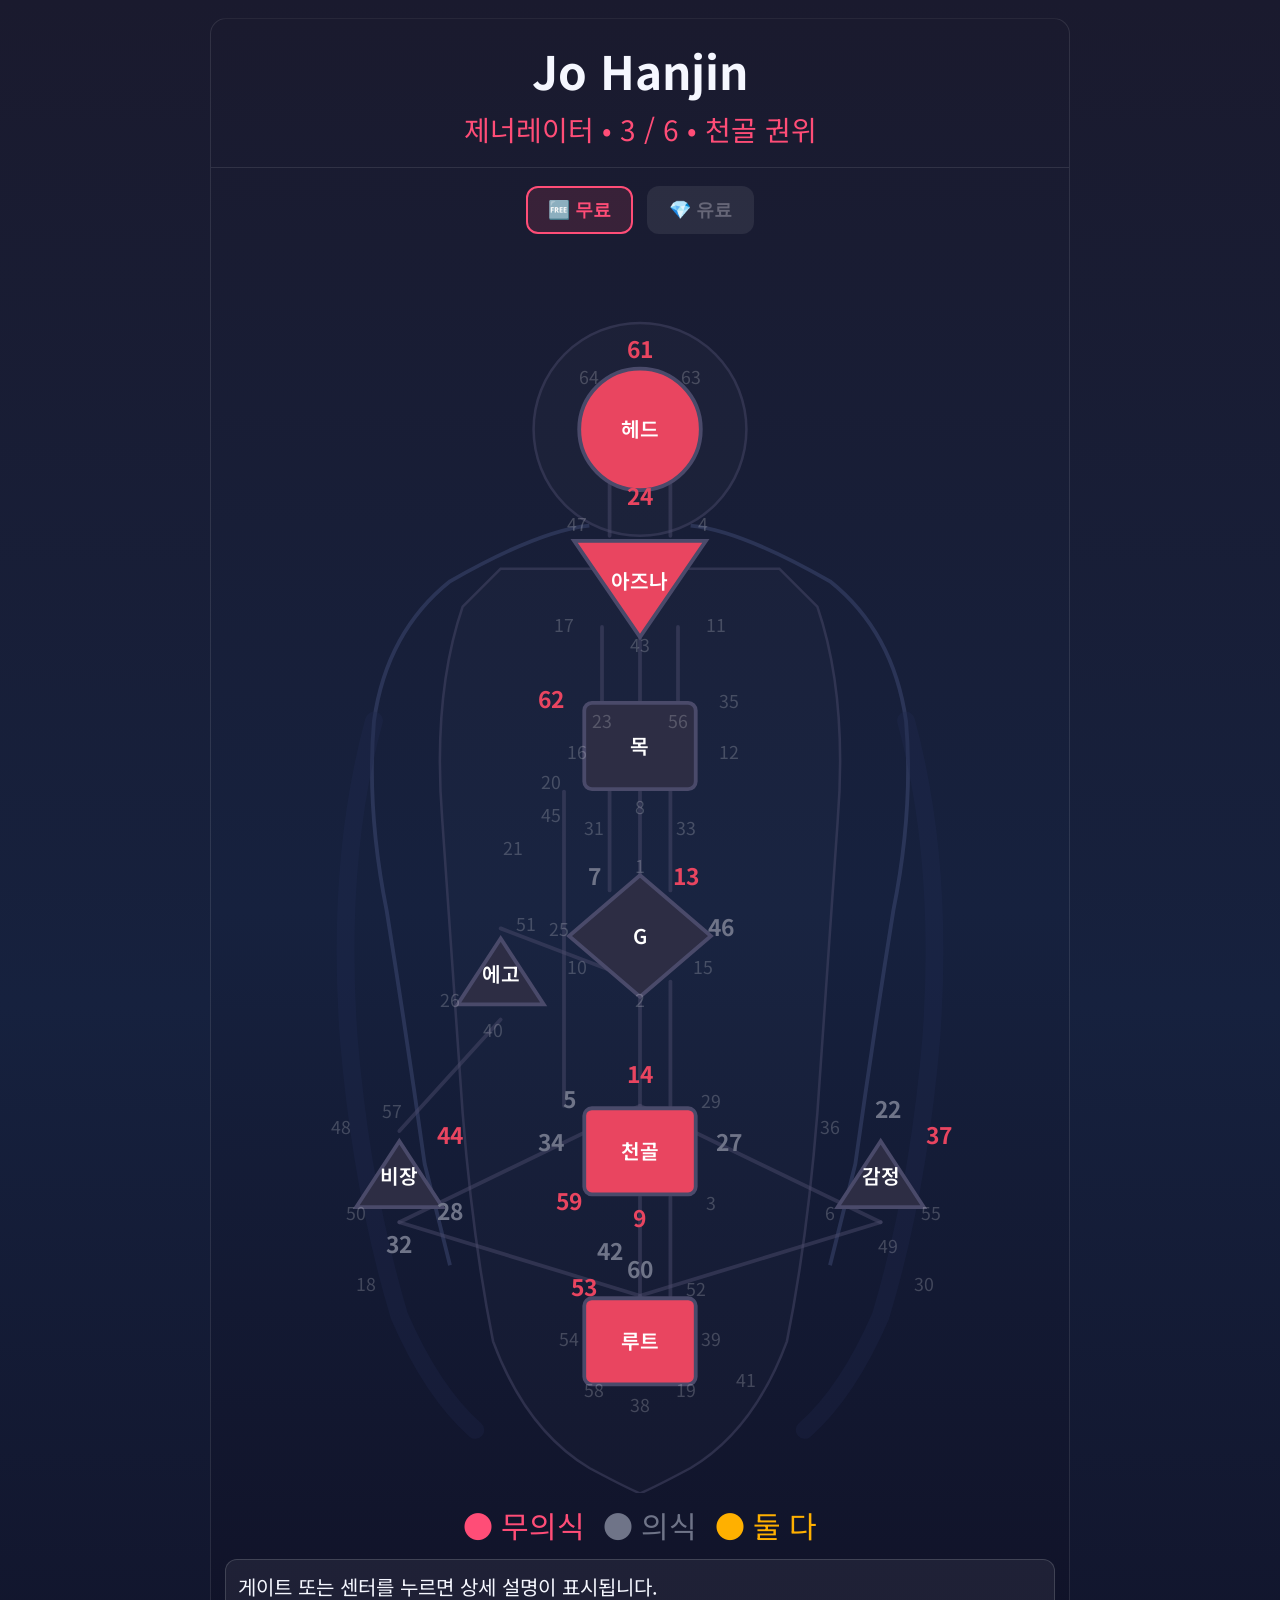
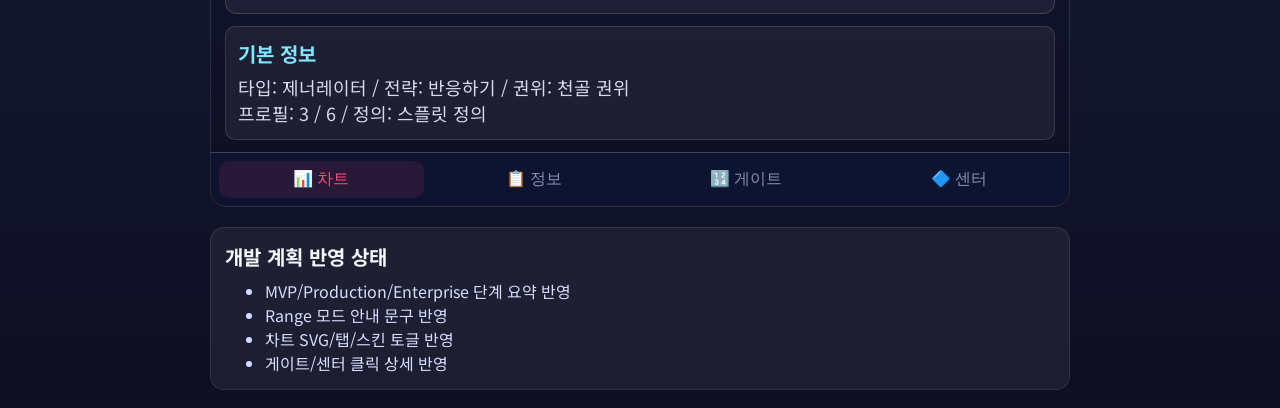
==== commit d16e759a: "Rebuild bodygraph UI to match provided HumanDesign spec" ====
--- a/index.html
+++ b/index.html
@@ -3,76 +3,54 @@
   <head>
     <meta charset="UTF-8" />
     <meta name="viewport" content="width=device-width, initial-scale=1.0" />
-    <title>운명코드 | Human Design 웹서비스</title>
-    <meta name="description" content="운명코드: Human Design 차트, Range 모드, 리포트 티어를 포함한 웹서비스 프로토타입" />
+    <title>운명코드 | Human Design</title>
     <link rel="preconnect" href="https://fonts.googleapis.com" />
     <link rel="preconnect" href="https://fonts.gstatic.com" crossorigin />
-    <link href="https://fonts.googleapis.com/css2?family=Noto+Sans+KR:wght@400;500;700&family=Nanum+Myeongjo:wght@700&display=swap" rel="stylesheet" />
+    <link href="https://fonts.googleapis.com/css2?family=Noto+Sans+KR:wght@400;500;600;700&display=swap" rel="stylesheet" />
     <link rel="stylesheet" href="styles.css" />
   </head>
   <body>
-    <div class="stars" aria-hidden="true"></div>
-    <header class="topbar">
-      <a class="logo" href="#"><span class="logo-mark">✦</span><span class="logo-text">운명코드</span></a>
-      <button class="menu-btn">☰</button>
-    </header>
+    <main class="page">
+      <section class="app-shell" id="appShell">
+        <header class="app-header">
+          <h1>Jo Hanjin</h1>
+          <p id="headlineMeta">제너레이터 • 3 / 6 • 천골 권위</p>
+        </header>
 
-    <main class="container">
-      <section class="hero card">
-        <div>
-          <p class="badge">운명을 해독하는 코드</p>
-          <h1>과학과 운명으로 그리는<br />나만의 Human Design 차트</h1>
-          <p class="subtext">출생시간이 정확하지 않아도 <strong>Range 모드</strong>로 시작하고, 후보별 권위/프로필/정의를 비교할 수 있습니다.</p>
-          <form id="chartForm" class="chart-form">
-            <label>이름<input required placeholder="홍길동" /></label>
-            <label>생년월일<input type="date" required /></label>
-            <label>출생시간<input type="time" /></label>
-            <label>출생지<input required placeholder="서울, 대한민국" /></label>
-            <button id="ctaButton" class="cta-btn" type="submit">🔮 나의 차트 확인하기</button>
-          </form>
+        <div class="skin-toggle">
+          <button class="skin-btn active" data-skin="free">🆓 무료</button>
+          <button class="skin-btn" data-skin="paid">💎 유료</button>
         </div>
-        <article class="sample-card">
-          <h3>AI 해석 미리보기</h3>
-          <p id="typingText" class="typing"></p>
-          <small id="sampleMeta"></small>
-        </article>
+
+        <section class="chart-wrap">
+          <svg id="bodygraph" viewBox="0 0 300 490" aria-label="휴먼디자인 바디그래프"></svg>
+          <div class="legend">
+            <span class="design">● 무의식</span>
+            <span class="personality">● 의식</span>
+            <span class="both">● 둘 다</span>
+          </div>
+        </section>
+
+        <section class="detail" id="detailPanel">게이트 또는 센터를 누르면 상세 설명이 표시됩니다.</section>
+
+        <section id="tabContent" class="tab-content"></section>
+
+        <nav class="bottom-tabs">
+          <button class="tab-btn active" data-tab="chart">📊 차트</button>
+          <button class="tab-btn" data-tab="info">📋 정보</button>
+          <button class="tab-btn" data-tab="gates">🔢 게이트</button>
+          <button class="tab-btn" data-tab="centers">🔷 센터</button>
+        </nav>
       </section>
 
-      <section class="plan card">
-        <h2>휴먼디자인 웹서비스 개발 계획(요약 반영)</h2>
-        <div class="plan-grid">
-          <div><h4>MVP</h4><p>차트 계산 API 연동, SVG 렌더링, Range 모드(3~5 후보), Basic PDF(6~10p)</p></div>
-          <div><h4>Production</h4><p>티어 확장(Mid/Deep), 후보 8개 비교, A/B 테스트, 모니터링/재발급/CI 자동화</p></div>
-          <div><h4>Enterprise</h4><p>멀티테넌시, 화이트라벨, API/SLA, 보안·감사 로그·컴플라이언스</p></div>
-        </div>
-        <pre class="pipeline">입력(로컬+TZ) → UTC 로그 → 계산(API/엔진) → Gate/Line 매핑 → Centers/Channels 산출 → SVG/PDF 출력</pre>
-      </section>
-
-      <section class="mobile-ui card">
-        <div class="mobile-header">
-          <h2>Jo Hanjin</h2>
-          <p>제너레이터 · 3/6 · 천골 권위</p>
-          <div class="skin-toggle">
-            <button data-skin="free" class="skin-btn active">🆓 무료</button>
-            <button data-skin="paid" class="skin-btn">💎 유료</button>
-          </div>
-        </div>
-
-        <div class="chart-stage">
-          <svg id="bodygraph" viewBox="0 0 300 490" role="img" aria-label="Human Design Bodygraph"></svg>
-          <div class="legend"><span class="d">● 무의식</span><span class="p">● 의식</span><span class="b">● 둘 다</span></div>
-        </div>
-
-        <div id="detailPanel" class="detail-panel">게이트/센터를 선택하면 상세 설명이 표시됩니다.</div>
-
-        <div id="tabContent" class="tab-content"></div>
-
-        <nav class="bottom-tabs">
-          <button data-tab="chart" class="tab-btn active">📊 차트</button>
-          <button data-tab="info" class="tab-btn">📋 정보</button>
-          <button data-tab="gates" class="tab-btn">🔢 게이트</button>
-          <button data-tab="centers" class="tab-btn">🔷 센터</button>
-        </nav>
+      <section class="plan-box">
+        <h2>개발 계획 반영 상태</h2>
+        <ul>
+          <li>MVP/Production/Enterprise 단계 요약 반영</li>
+          <li>Range 모드 안내 문구 반영</li>
+          <li>차트 SVG/탭/스킨 토글 반영</li>
+          <li>게이트/센터 클릭 상세 반영</li>
+        </ul>
       </section>
     </main>
 
--- a/styles.css
+++ b/styles.css
@@ -1,41 +1,107 @@
 :root {
-  --bg: #0b0f2f;
-  --main: #6a1b9a;
-  --accent: #4dd0e1;
-  --text: #fff;
-  --muted: #c7d0f2;
-  --card: rgba(255,255,255,.06);
+  --bg: #141938;
+  --bg2: #0f1638;
+  --text: #f5f7ff;
+  --muted: rgba(255, 255, 255, 0.6);
 }
-*{box-sizing:border-box}
-body{margin:0;font-family:'Noto Sans KR',sans-serif;background:radial-gradient(circle at 15% 15%,#29306a,var(--bg) 45%);color:var(--text)}
-.stars{position:fixed;inset:0;pointer-events:none;background-image:radial-gradient(2px 2px at 10% 20%,#ffffff88,transparent),radial-gradient(1px 1px at 80% 30%,#4dd0e1aa,transparent);opacity:.7}
-.topbar{display:flex;justify-content:space-between;align-items:center;padding:14px 18px;background:#0a0f2f99;backdrop-filter:blur(8px);position:sticky;top:0;z-index:2}
-.logo{display:flex;gap:6px;color:#fff;text-decoration:none}.logo-mark{color:var(--accent)}.logo-text{font-family:'Nanum Myeongjo',serif}
-.menu-btn{background:#ffffff1a;border:1px solid #ffffff33;color:#fff;border-radius:10px;padding:8px 10px}
-.container{width:min(1100px,92vw);margin:20px auto 80px;display:grid;gap:16px}
-.card{background:var(--card);border:1px solid #ffffff22;border-radius:16px;padding:16px;backdrop-filter:blur(8px)}
-.hero{display:grid;grid-template-columns:1.2fr .8fr;gap:16px}
-.badge{display:inline-block;border:1px solid #4dd0e177;color:var(--accent);padding:4px 10px;border-radius:999px;margin:0}
-h1{font-family:'Nanum Myeongjo',serif;font-size:clamp(1.7rem,3vw,2.6rem);line-height:1.35}
-.subtext{color:var(--muted)}
-.chart-form{display:grid;grid-template-columns:1fr 1fr;gap:10px}
-.chart-form label{display:grid;gap:4px;font-size:13px;color:#dbe3ff}
-.chart-form input{padding:10px;border-radius:10px;border:1px solid #ffffff33;background:#ffffff12;color:#fff}
-.cta-btn{grid-column:1/-1;padding:11px;border:none;border-radius:12px;background:linear-gradient(90deg,#4dd0e1,#97f2ff);font-weight:700;color:#06242b}
-.sample-card{background:#080d2acc;border:1px solid #ffffff22;border-radius:14px;padding:14px}
-.sample-card h3{margin:0 0 8px;color:var(--accent)}
-.typing{min-height:44px;margin:0 0 6px}
-.plan h2{margin-top:0;font-size:20px}.plan-grid{display:grid;grid-template-columns:repeat(3,1fr);gap:10px}.plan-grid h4{margin:0 0 4px;color:var(--accent)}.plan-grid p{margin:0;color:var(--muted);font-size:13px;line-height:1.55}
-.pipeline{background:#03081f;border:1px solid #ffffff1e;padding:10px;border-radius:10px;white-space:normal;color:#a8b8ee;font-size:13px}
-.mobile-header h2{margin:0}.mobile-header p{margin:2px 0 10px;color:var(--muted)}
-.skin-toggle{display:flex;gap:8px}.skin-btn{border:1px solid #ffffff22;background:#ffffff12;color:#dbe3ff;border-radius:8px;padding:6px 10px}.skin-btn.active{border-color:var(--accent);color:var(--accent)}
-.chart-stage{display:grid;place-items:center}.chart-stage svg{width:min(360px,100%);height:auto;filter:drop-shadow(0 10px 20px #0008)}
-.legend{display:flex;gap:12px;font-size:12px}.legend .d{color:#e94560}.legend .p{color:#9090aa}.legend .b{color:#ffd166}
-.detail-panel{margin-top:10px;background:#090e2fb0;border:1px solid #ffffff22;border-radius:10px;padding:10px;color:#d5defe;font-size:13px;line-height:1.5}
-.tab-content{margin-top:10px;display:grid;gap:8px}
-.info-card{background:#091034c0;border:1px solid #ffffff20;border-radius:10px;padding:10px}
-.info-card h4{margin:0 0 6px;color:var(--accent)}
-.bottom-tabs{margin-top:12px;display:grid;grid-template-columns:repeat(4,1fr);gap:8px}.tab-btn{padding:9px;border-radius:10px;border:1px solid #ffffff22;background:#ffffff10;color:#cad3f8}.tab-btn.active{border-color:var(--accent);color:var(--accent)}
-svg .gate{cursor:pointer} svg .center-shape{cursor:pointer}
-@media (max-width:900px){.hero{grid-template-columns:1fr}.chart-form{grid-template-columns:1fr}.plan-grid{grid-template-columns:1fr}}
-@media (prefers-reduced-motion:reduce){*{animation:none!important;transition:none!important}}
+* { box-sizing: border-box; }
+body {
+  margin: 0;
+  font-family: 'Noto Sans KR', sans-serif;
+  background: linear-gradient(180deg, #1a1a2e 0%, #16213e 50%, #0f0f23 100%);
+  color: var(--text);
+}
+.page {
+  min-height: 100vh;
+  display: grid;
+  gap: 20px;
+  place-items: center;
+  padding: 18px;
+}
+.app-shell {
+  width: min(860px, 100%);
+  background: linear-gradient(180deg, #191d43 0%, #131c47 100%);
+  border: 1px solid rgba(255, 255, 255, 0.1);
+  border-radius: 16px;
+  overflow: hidden;
+  padding-bottom: 66px;
+  position: relative;
+}
+.app-header {
+  text-align: center;
+  padding: 18px;
+  border-bottom: 1px solid rgba(255, 255, 255, 0.1);
+}
+.app-header h1 { margin: 0; font-size: 46px; font-weight: 700; }
+.app-header p { margin: 6px 0 0; font-size: 28px; color: #ff4d77; }
+.skin-toggle { display: flex; justify-content: center; gap: 14px; padding: 18px; }
+.skin-btn {
+  padding: 10px 20px;
+  border-radius: 12px;
+  border: 2px solid transparent;
+  background: rgba(255, 255, 255, 0.08);
+  color: #667;
+  font-size: 18px;
+  font-weight: 700;
+}
+.skin-btn.active { border-color: #ff4d77; color: #ff4d77; background: rgba(233, 69, 96, 0.15); }
+.chart-wrap { display: grid; place-items: center; }
+#bodygraph { width: min(760px, 95%); height: auto; }
+.legend { display: flex; gap: 18px; padding: 10px 0 12px; font-size: 30px; }
+.legend .design { color: #ff4d77; }
+.legend .personality { color: #6f7488; }
+.legend .both { color: #ffb000; }
+.detail {
+  margin: 0 14px;
+  background: rgba(255, 255, 255, 0.06);
+  border: 1px solid rgba(255, 255, 255, 0.15);
+  border-radius: 12px;
+  padding: 12px;
+  font-size: 20px;
+}
+.tab-content { padding: 12px 14px 0; display: grid; gap: 10px; }
+.info-card {
+  background: rgba(255, 255, 255, 0.06);
+  border: 1px solid rgba(255, 255, 255, 0.12);
+  border-radius: 10px;
+  padding: 12px;
+}
+.info-card h4 { margin: 0 0 6px; color: #7ee6ff; font-size: 20px; }
+.info-card p { margin: 0; color: #d4d9f0; line-height: 1.45; font-size: 18px; }
+.bottom-tabs {
+  position: absolute;
+  bottom: 0;
+  left: 0;
+  right: 0;
+  display: grid;
+  grid-template-columns: repeat(4, 1fr);
+  gap: 8px;
+  background: rgba(14, 19, 49, 0.95);
+  border-top: 1px solid rgba(255, 255, 255, 0.2);
+  padding: 8px;
+}
+.tab-btn {
+  border: none;
+  border-radius: 10px;
+  background: transparent;
+  color: #8792b8;
+  padding: 8px;
+  font-size: 16px;
+}
+.tab-btn.active { color: #ff4d77; background: rgba(255, 77, 119, 0.1); }
+.plan-box {
+  width: min(860px, 100%);
+  background: rgba(255, 255, 255, 0.06);
+  border: 1px solid rgba(255, 255, 255, 0.1);
+  border-radius: 14px;
+  padding: 14px;
+}
+.plan-box h2 { margin: 0 0 8px; font-size: 20px; }
+.plan-box ul { margin: 0; color: #d5ddff; }
+svg .gate, svg .center-shape { cursor: pointer; }
+@media (max-width: 900px) {
+  .app-header h1 { font-size: 20px; }
+  .app-header p { font-size: 14px; }
+  .legend { font-size: 18px; }
+  .detail, .info-card p, .info-card h4, .skin-btn, .tab-btn { font-size: 13px; }
+}
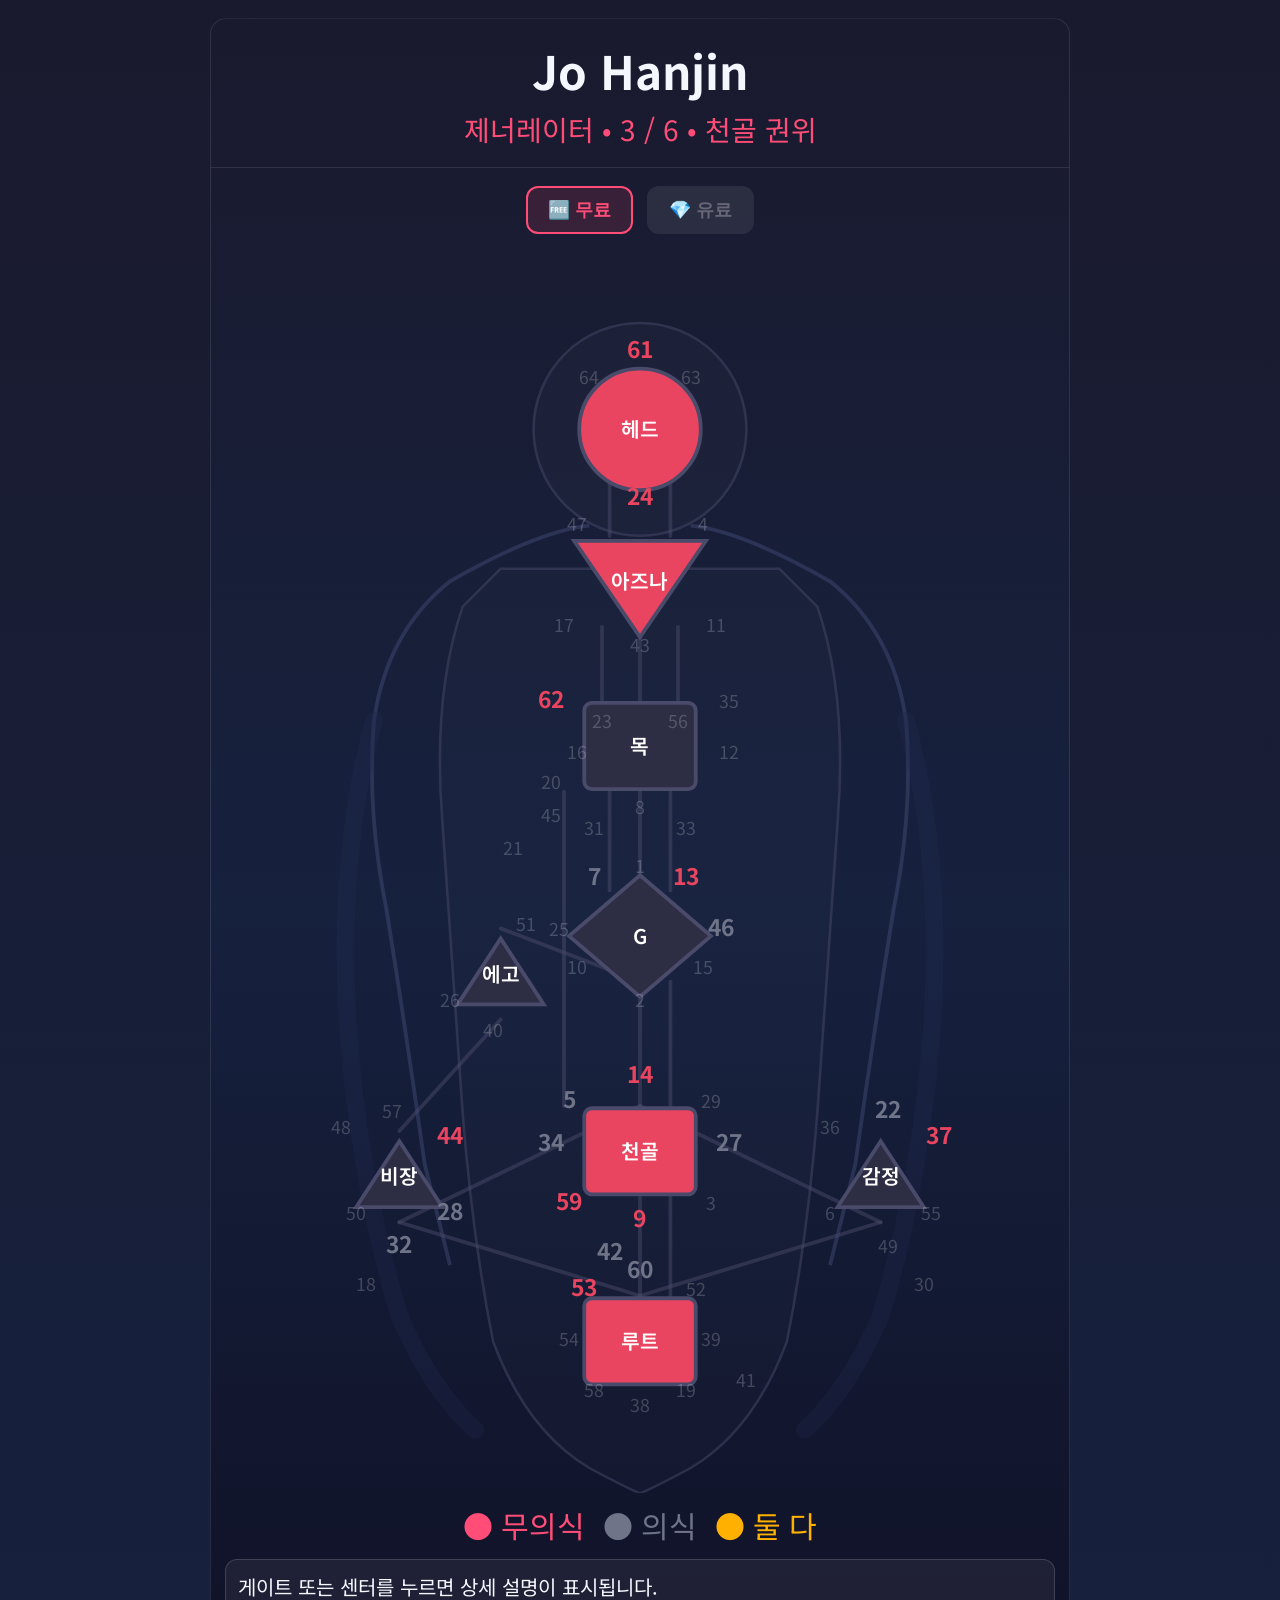
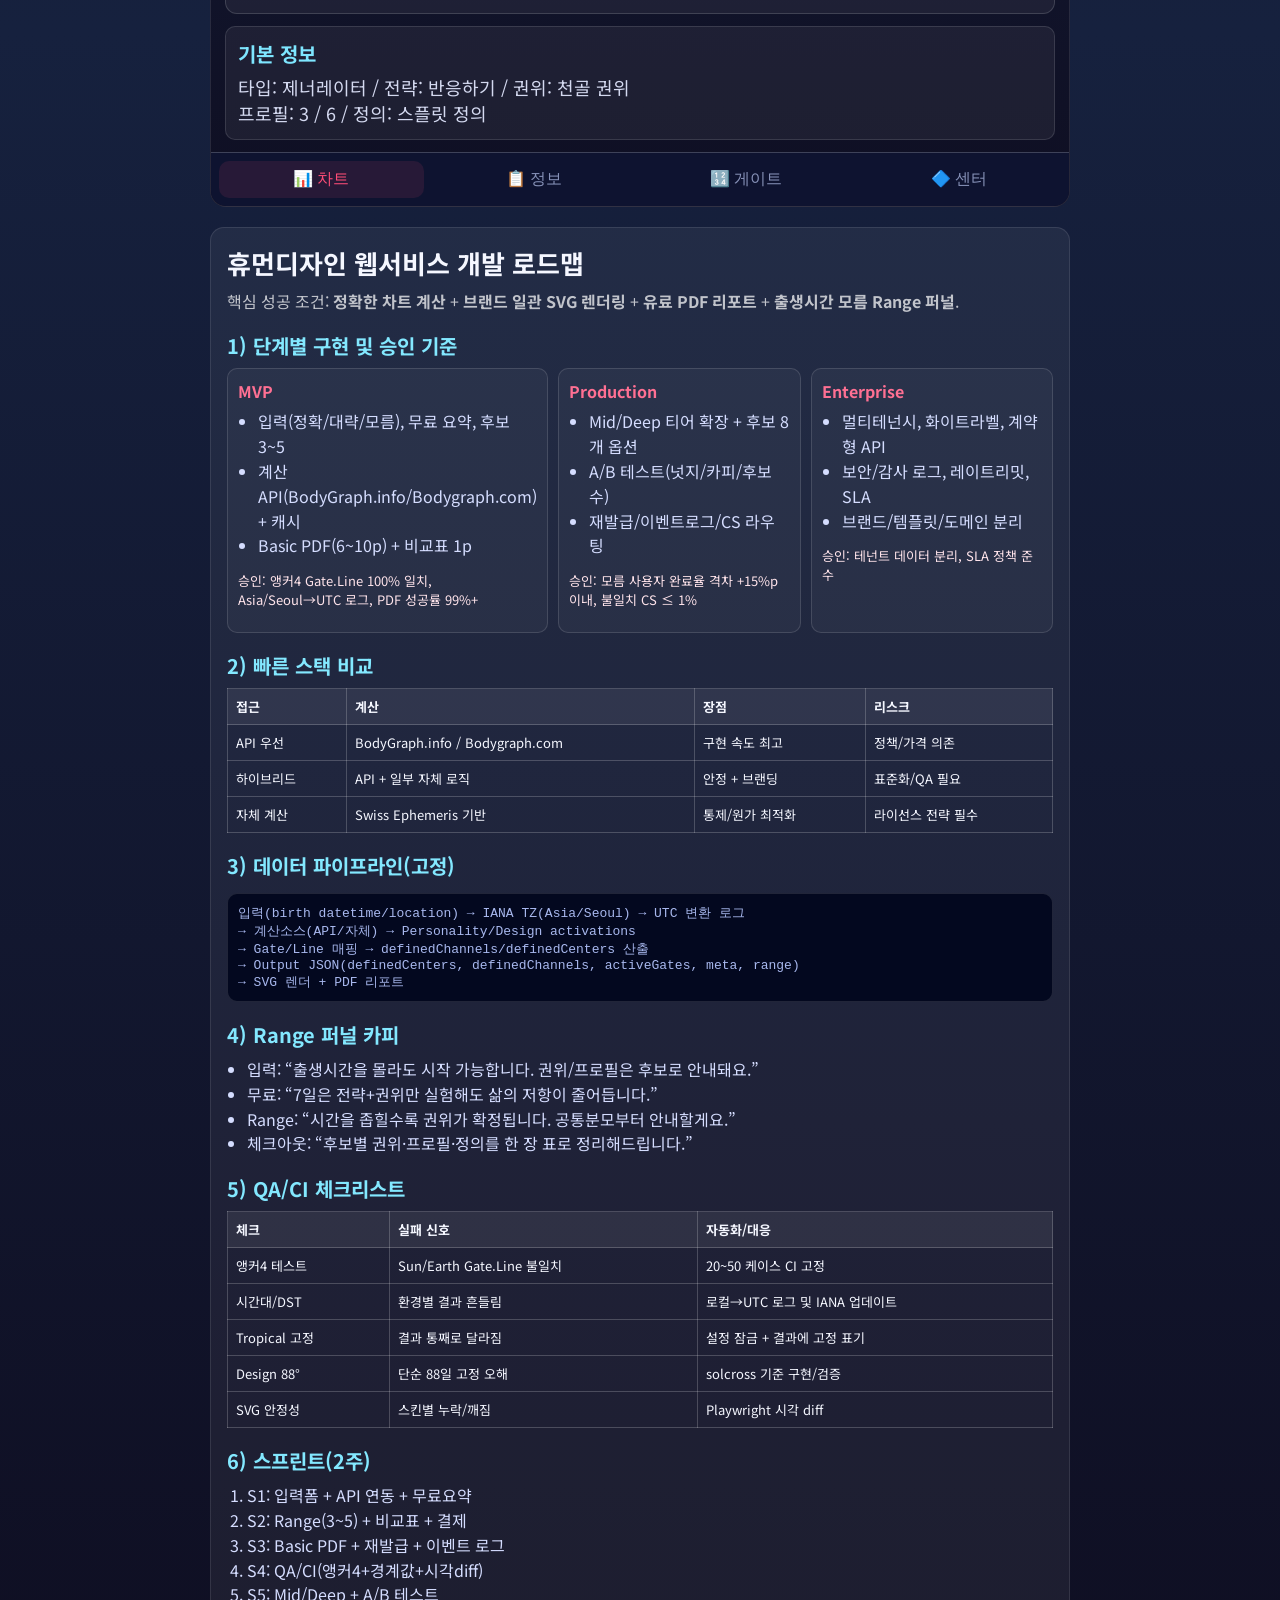
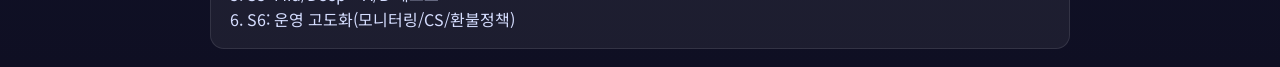
==== commit 73fc0da0: "Expand roadmap section with full implementation and QA details" ====
--- a/index.html
+++ b/index.html
@@ -32,7 +32,6 @@
         </section>
 
         <section class="detail" id="detailPanel">게이트 또는 센터를 누르면 상세 설명이 표시됩니다.</section>
-
         <section id="tabContent" class="tab-content"></section>
 
         <nav class="bottom-tabs">
@@ -44,13 +43,86 @@
       </section>
 
       <section class="plan-box">
-        <h2>개발 계획 반영 상태</h2>
+        <h2>휴먼디자인 웹서비스 개발 로드맵</h2>
+        <p class="lead">핵심 성공 조건: <strong>정확한 차트 계산</strong> + <strong>브랜드 일관 SVG 렌더링</strong> + <strong>유료 PDF 리포트</strong> + <strong>출생시간 모름 Range 퍼널</strong>.</p>
+
+        <h3>1) 단계별 구현 및 승인 기준</h3>
+        <div class="grid3">
+          <article>
+            <h4>MVP</h4>
+            <ul>
+              <li>입력(정확/대략/모름), 무료 요약, 후보 3~5</li>
+              <li>계산 API(BodyGraph.info/Bodygraph.com) + 캐시</li>
+              <li>Basic PDF(6~10p) + 비교표 1p</li>
+            </ul>
+            <p class="criteria">승인: 앵커4 Gate.Line 100% 일치, Asia/Seoul→UTC 로그, PDF 성공률 99%+</p>
+          </article>
+          <article>
+            <h4>Production</h4>
+            <ul>
+              <li>Mid/Deep 티어 확장 + 후보 8개 옵션</li>
+              <li>A/B 테스트(넛지/카피/후보수)</li>
+              <li>재발급/이벤트로그/CS 라우팅</li>
+            </ul>
+            <p class="criteria">승인: 모름 사용자 완료율 격차 +15%p 이내, 불일치 CS ≤ 1%</p>
+          </article>
+          <article>
+            <h4>Enterprise</h4>
+            <ul>
+              <li>멀티테넌시, 화이트라벨, 계약형 API</li>
+              <li>보안/감사 로그, 레이트리밋, SLA</li>
+              <li>브랜드/템플릿/도메인 분리</li>
+            </ul>
+            <p class="criteria">승인: 테넌트 데이터 분리, SLA 정책 준수</p>
+          </article>
+        </div>
+
+        <h3>2) 빠른 스택 비교</h3>
+        <table>
+          <thead><tr><th>접근</th><th>계산</th><th>장점</th><th>리스크</th></tr></thead>
+          <tbody>
+            <tr><td>API 우선</td><td>BodyGraph.info / Bodygraph.com</td><td>구현 속도 최고</td><td>정책/가격 의존</td></tr>
+            <tr><td>하이브리드</td><td>API + 일부 자체 로직</td><td>안정 + 브랜딩</td><td>표준화/QA 필요</td></tr>
+            <tr><td>자체 계산</td><td>Swiss Ephemeris 기반</td><td>통제/원가 최적화</td><td>라이선스 전략 필수</td></tr>
+          </tbody>
+        </table>
+
+        <h3>3) 데이터 파이프라인(고정)</h3>
+        <pre class="pipeline">입력(birth datetime/location) → IANA TZ(Asia/Seoul) → UTC 변환 로그
+→ 계산소스(API/자체) → Personality/Design activations
+→ Gate/Line 매핑 → definedChannels/definedCenters 산출
+→ Output JSON(definedCenters, definedChannels, activeGates, meta, range)
+→ SVG 렌더 + PDF 리포트</pre>
+
+        <h3>4) Range 퍼널 카피</h3>
         <ul>
-          <li>MVP/Production/Enterprise 단계 요약 반영</li>
-          <li>Range 모드 안내 문구 반영</li>
-          <li>차트 SVG/탭/스킨 토글 반영</li>
-          <li>게이트/센터 클릭 상세 반영</li>
+          <li>입력: “출생시간을 몰라도 시작 가능합니다. 권위/프로필은 후보로 안내돼요.”</li>
+          <li>무료: “7일은 전략+권위만 실험해도 삶의 저항이 줄어듭니다.”</li>
+          <li>Range: “시간을 좁힐수록 권위가 확정됩니다. 공통분모부터 안내할게요.”</li>
+          <li>체크아웃: “후보별 권위·프로필·정의를 한 장 표로 정리해드립니다.”</li>
         </ul>
+
+        <h3>5) QA/CI 체크리스트</h3>
+        <table>
+          <thead><tr><th>체크</th><th>실패 신호</th><th>자동화/대응</th></tr></thead>
+          <tbody>
+            <tr><td>앵커4 테스트</td><td>Sun/Earth Gate.Line 불일치</td><td>20~50 케이스 CI 고정</td></tr>
+            <tr><td>시간대/DST</td><td>환경별 결과 흔들림</td><td>로컬→UTC 로그 및 IANA 업데이트</td></tr>
+            <tr><td>Tropical 고정</td><td>결과 통째로 달라짐</td><td>설정 잠금 + 결과에 고정 표기</td></tr>
+            <tr><td>Design 88°</td><td>단순 88일 고정 오해</td><td>solcross 기준 구현/검증</td></tr>
+            <tr><td>SVG 안정성</td><td>스킨별 누락/깨짐</td><td>Playwright 시각 diff</td></tr>
+          </tbody>
+        </table>
+
+        <h3>6) 스프린트(2주)</h3>
+        <ol>
+          <li>S1: 입력폼 + API 연동 + 무료요약</li>
+          <li>S2: Range(3~5) + 비교표 + 결제</li>
+          <li>S3: Basic PDF + 재발급 + 이벤트 로그</li>
+          <li>S4: QA/CI(앵커4+경계값+시각diff)</li>
+          <li>S5: Mid/Deep + A/B 테스트</li>
+          <li>S6: 운영 고도화(모니터링/CS/환불정책)</li>
+        </ol>
       </section>
     </main>
 
--- a/styles.css
+++ b/styles.css
@@ -1,8 +1,6 @@
 :root {
-  --bg: #141938;
-  --bg2: #0f1638;
   --text: #f5f7ff;
-  --muted: rgba(255, 255, 255, 0.6);
+  --muted: rgba(255, 255, 255, 0.72);
 }
 * { box-sizing: border-box; }
 body {
@@ -27,23 +25,11 @@
   padding-bottom: 66px;
   position: relative;
 }
-.app-header {
-  text-align: center;
-  padding: 18px;
-  border-bottom: 1px solid rgba(255, 255, 255, 0.1);
-}
+.app-header { text-align: center; padding: 18px; border-bottom: 1px solid rgba(255, 255, 255, 0.1); }
 .app-header h1 { margin: 0; font-size: 46px; font-weight: 700; }
 .app-header p { margin: 6px 0 0; font-size: 28px; color: #ff4d77; }
 .skin-toggle { display: flex; justify-content: center; gap: 14px; padding: 18px; }
-.skin-btn {
-  padding: 10px 20px;
-  border-radius: 12px;
-  border: 2px solid transparent;
-  background: rgba(255, 255, 255, 0.08);
-  color: #667;
-  font-size: 18px;
-  font-weight: 700;
-}
+.skin-btn { padding: 10px 20px; border-radius: 12px; border: 2px solid transparent; background: rgba(255, 255, 255, 0.08); color: #667; font-size: 18px; font-weight: 700; }
 .skin-btn.active { border-color: #ff4d77; color: #ff4d77; background: rgba(233, 69, 96, 0.15); }
 .chart-wrap { display: grid; place-items: center; }
 #bodygraph { width: min(760px, 95%); height: auto; }
@@ -51,57 +37,45 @@
 .legend .design { color: #ff4d77; }
 .legend .personality { color: #6f7488; }
 .legend .both { color: #ffb000; }
-.detail {
-  margin: 0 14px;
-  background: rgba(255, 255, 255, 0.06);
-  border: 1px solid rgba(255, 255, 255, 0.15);
-  border-radius: 12px;
-  padding: 12px;
-  font-size: 20px;
-}
+.detail { margin: 0 14px; background: rgba(255, 255, 255, 0.06); border: 1px solid rgba(255, 255, 255, 0.15); border-radius: 12px; padding: 12px; font-size: 20px; }
 .tab-content { padding: 12px 14px 0; display: grid; gap: 10px; }
-.info-card {
-  background: rgba(255, 255, 255, 0.06);
-  border: 1px solid rgba(255, 255, 255, 0.12);
-  border-radius: 10px;
-  padding: 12px;
-}
+.info-card { background: rgba(255, 255, 255, 0.06); border: 1px solid rgba(255, 255, 255, 0.12); border-radius: 10px; padding: 12px; }
 .info-card h4 { margin: 0 0 6px; color: #7ee6ff; font-size: 20px; }
 .info-card p { margin: 0; color: #d4d9f0; line-height: 1.45; font-size: 18px; }
 .bottom-tabs {
-  position: absolute;
-  bottom: 0;
-  left: 0;
-  right: 0;
-  display: grid;
-  grid-template-columns: repeat(4, 1fr);
-  gap: 8px;
-  background: rgba(14, 19, 49, 0.95);
-  border-top: 1px solid rgba(255, 255, 255, 0.2);
-  padding: 8px;
+  position: absolute; bottom: 0; left: 0; right: 0;
+  display: grid; grid-template-columns: repeat(4, 1fr); gap: 8px;
+  background: rgba(14, 19, 49, 0.95); border-top: 1px solid rgba(255, 255, 255, 0.2); padding: 8px;
 }
-.tab-btn {
-  border: none;
-  border-radius: 10px;
-  background: transparent;
-  color: #8792b8;
-  padding: 8px;
-  font-size: 16px;
-}
+.tab-btn { border: none; border-radius: 10px; background: transparent; color: #8792b8; padding: 8px; font-size: 16px; }
 .tab-btn.active { color: #ff4d77; background: rgba(255, 77, 119, 0.1); }
+
 .plan-box {
   width: min(860px, 100%);
   background: rgba(255, 255, 255, 0.06);
   border: 1px solid rgba(255, 255, 255, 0.1);
   border-radius: 14px;
-  padding: 14px;
+  padding: 16px;
 }
-.plan-box h2 { margin: 0 0 8px; font-size: 20px; }
-.plan-box ul { margin: 0; color: #d5ddff; }
+.plan-box h2 { margin: 0 0 8px; font-size: 26px; }
+.plan-box h3 { margin: 18px 0 8px; font-size: 20px; color: #83e8ff; }
+.plan-box h4 { margin: 0 0 6px; color: #ff7093; }
+.plan-box .lead { margin: 0; color: var(--muted); line-height: 1.55; }
+.grid3 { display: grid; gap: 10px; grid-template-columns: repeat(3, 1fr); }
+.grid3 article { border: 1px solid rgba(255,255,255,.13); border-radius: 10px; padding: 10px; background: rgba(255,255,255,.04); }
+.criteria { font-size: 13px; color: #ffe4eb; }
+.plan-box ul, .plan-box ol { margin: 0; color: #d5ddff; padding-left: 20px; line-height: 1.55; }
+.pipeline { background: #03081f; border: 1px solid #ffffff1e; padding: 10px; border-radius: 10px; white-space: pre-wrap; color: #a8b8ee; font-size: 13px; }
+.plan-box table { width: 100%; border-collapse: collapse; font-size: 13px; }
+.plan-box th, .plan-box td { border: 1px solid rgba(255,255,255,.2); padding: 8px; text-align: left; }
+.plan-box th { background: rgba(255,255,255,.07); }
 svg .gate, svg .center-shape { cursor: pointer; }
+
 @media (max-width: 900px) {
   .app-header h1 { font-size: 20px; }
   .app-header p { font-size: 14px; }
   .legend { font-size: 18px; }
   .detail, .info-card p, .info-card h4, .skin-btn, .tab-btn { font-size: 13px; }
+  .grid3 { grid-template-columns: 1fr; }
+  .plan-box h2 { font-size: 20px; }
 }
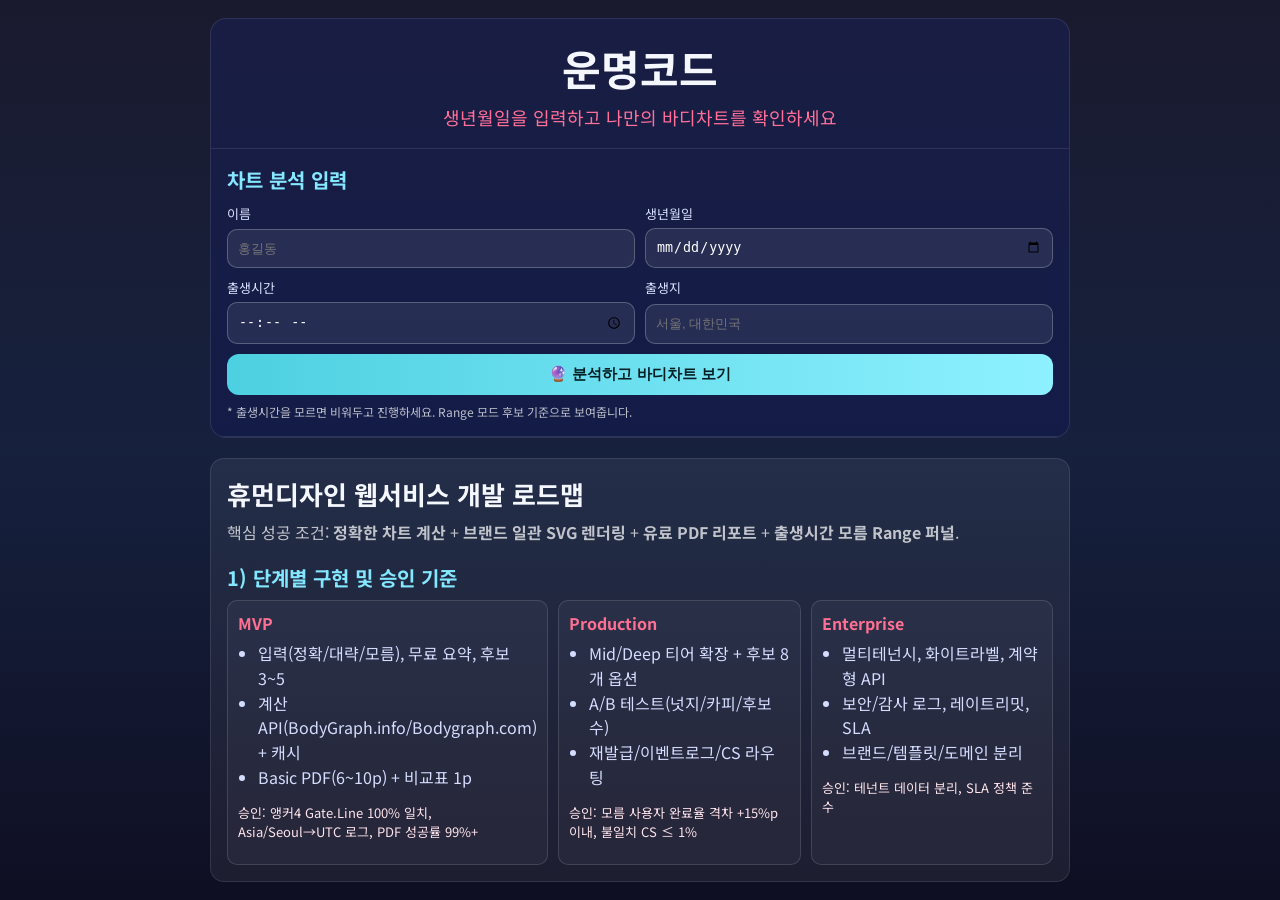
==== commit dcbc523f: "Restore input-to-analysis flow before showing body chart" ====
--- a/index.html
+++ b/index.html
@@ -13,33 +13,49 @@
     <main class="page">
       <section class="app-shell" id="appShell">
         <header class="app-header">
-          <h1>Jo Hanjin</h1>
-          <p id="headlineMeta">제너레이터 • 3 / 6 • 천골 권위</p>
+          <h1>운명코드</h1>
+          <p id="headlineMeta">생년월일을 입력하고 나만의 바디차트를 확인하세요</p>
         </header>
 
-        <div class="skin-toggle">
-          <button class="skin-btn active" data-skin="free">🆓 무료</button>
-          <button class="skin-btn" data-skin="paid">💎 유료</button>
-        </div>
-
-        <section class="chart-wrap">
-          <svg id="bodygraph" viewBox="0 0 300 490" aria-label="휴먼디자인 바디그래프"></svg>
-          <div class="legend">
-            <span class="design">● 무의식</span>
-            <span class="personality">● 의식</span>
-            <span class="both">● 둘 다</span>
-          </div>
+        <section class="input-panel">
+          <h2>차트 분석 입력</h2>
+          <form id="analysisForm" class="analysis-form">
+            <label>이름<input id="inputName" name="name" type="text" placeholder="홍길동" required /></label>
+            <label>생년월일<input id="inputBirthDate" name="birthDate" type="date" required /></label>
+            <label>출생시간<input id="inputBirthTime" name="birthTime" type="time" /></label>
+            <label>출생지<input id="inputBirthPlace" name="birthPlace" type="text" placeholder="서울, 대한민국" required /></label>
+            <button type="submit" class="analyze-btn">🔮 분석하고 바디차트 보기</button>
+          </form>
+          <p class="hint">* 출생시간을 모르면 비워두고 진행하세요. Range 모드 후보 기준으로 보여줍니다.</p>
         </section>
 
-        <section class="detail" id="detailPanel">게이트 또는 센터를 누르면 상세 설명이 표시됩니다.</section>
-        <section id="tabContent" class="tab-content"></section>
+        <section id="analysisSummary" class="analysis-summary hidden" aria-live="polite"></section>
 
-        <nav class="bottom-tabs">
-          <button class="tab-btn active" data-tab="chart">📊 차트</button>
-          <button class="tab-btn" data-tab="info">📋 정보</button>
-          <button class="tab-btn" data-tab="gates">🔢 게이트</button>
-          <button class="tab-btn" data-tab="centers">🔷 센터</button>
-        </nav>
+        <section id="chartModule" class="chart-module hidden">
+          <div class="skin-toggle">
+            <button class="skin-btn active" data-skin="free">🆓 무료</button>
+            <button class="skin-btn" data-skin="paid">💎 유료</button>
+          </div>
+
+          <section class="chart-wrap">
+            <svg id="bodygraph" viewBox="0 0 300 490" aria-label="휴먼디자인 바디그래프"></svg>
+            <div class="legend">
+              <span class="design">● 무의식</span>
+              <span class="personality">● 의식</span>
+              <span class="both">● 둘 다</span>
+            </div>
+          </section>
+
+          <section class="detail" id="detailPanel">게이트 또는 센터를 누르면 상세 설명이 표시됩니다.</section>
+          <section id="tabContent" class="tab-content"></section>
+
+          <nav class="bottom-tabs">
+            <button class="tab-btn active" data-tab="chart">📊 차트</button>
+            <button class="tab-btn" data-tab="info">📋 정보</button>
+            <button class="tab-btn" data-tab="gates">🔢 게이트</button>
+            <button class="tab-btn" data-tab="centers">🔷 센터</button>
+          </nav>
+        </section>
       </section>
 
       <section class="plan-box">
@@ -76,53 +92,6 @@
             <p class="criteria">승인: 테넌트 데이터 분리, SLA 정책 준수</p>
           </article>
         </div>
-
-        <h3>2) 빠른 스택 비교</h3>
-        <table>
-          <thead><tr><th>접근</th><th>계산</th><th>장점</th><th>리스크</th></tr></thead>
-          <tbody>
-            <tr><td>API 우선</td><td>BodyGraph.info / Bodygraph.com</td><td>구현 속도 최고</td><td>정책/가격 의존</td></tr>
-            <tr><td>하이브리드</td><td>API + 일부 자체 로직</td><td>안정 + 브랜딩</td><td>표준화/QA 필요</td></tr>
-            <tr><td>자체 계산</td><td>Swiss Ephemeris 기반</td><td>통제/원가 최적화</td><td>라이선스 전략 필수</td></tr>
-          </tbody>
-        </table>
-
-        <h3>3) 데이터 파이프라인(고정)</h3>
-        <pre class="pipeline">입력(birth datetime/location) → IANA TZ(Asia/Seoul) → UTC 변환 로그
-→ 계산소스(API/자체) → Personality/Design activations
-→ Gate/Line 매핑 → definedChannels/definedCenters 산출
-→ Output JSON(definedCenters, definedChannels, activeGates, meta, range)
-→ SVG 렌더 + PDF 리포트</pre>
-
-        <h3>4) Range 퍼널 카피</h3>
-        <ul>
-          <li>입력: “출생시간을 몰라도 시작 가능합니다. 권위/프로필은 후보로 안내돼요.”</li>
-          <li>무료: “7일은 전략+권위만 실험해도 삶의 저항이 줄어듭니다.”</li>
-          <li>Range: “시간을 좁힐수록 권위가 확정됩니다. 공통분모부터 안내할게요.”</li>
-          <li>체크아웃: “후보별 권위·프로필·정의를 한 장 표로 정리해드립니다.”</li>
-        </ul>
-
-        <h3>5) QA/CI 체크리스트</h3>
-        <table>
-          <thead><tr><th>체크</th><th>실패 신호</th><th>자동화/대응</th></tr></thead>
-          <tbody>
-            <tr><td>앵커4 테스트</td><td>Sun/Earth Gate.Line 불일치</td><td>20~50 케이스 CI 고정</td></tr>
-            <tr><td>시간대/DST</td><td>환경별 결과 흔들림</td><td>로컬→UTC 로그 및 IANA 업데이트</td></tr>
-            <tr><td>Tropical 고정</td><td>결과 통째로 달라짐</td><td>설정 잠금 + 결과에 고정 표기</td></tr>
-            <tr><td>Design 88°</td><td>단순 88일 고정 오해</td><td>solcross 기준 구현/검증</td></tr>
-            <tr><td>SVG 안정성</td><td>스킨별 누락/깨짐</td><td>Playwright 시각 diff</td></tr>
-          </tbody>
-        </table>
-
-        <h3>6) 스프린트(2주)</h3>
-        <ol>
-          <li>S1: 입력폼 + API 연동 + 무료요약</li>
-          <li>S2: Range(3~5) + 비교표 + 결제</li>
-          <li>S3: Basic PDF + 재발급 + 이벤트 로그</li>
-          <li>S4: QA/CI(앵커4+경계값+시각diff)</li>
-          <li>S5: Mid/Deep + A/B 테스트</li>
-          <li>S6: 운영 고도화(모니터링/CS/환불정책)</li>
-        </ol>
       </section>
     </main>
 
--- a/styles.css
+++ b/styles.css
@@ -9,54 +9,75 @@
   background: linear-gradient(180deg, #1a1a2e 0%, #16213e 50%, #0f0f23 100%);
   color: var(--text);
 }
-.page {
-  min-height: 100vh;
-  display: grid;
-  gap: 20px;
-  place-items: center;
-  padding: 18px;
-}
+.page { min-height: 100vh; display: grid; gap: 20px; place-items: center; padding: 18px; }
 .app-shell {
   width: min(860px, 100%);
   background: linear-gradient(180deg, #191d43 0%, #131c47 100%);
   border: 1px solid rgba(255, 255, 255, 0.1);
   border-radius: 16px;
   overflow: hidden;
-  padding-bottom: 66px;
-  position: relative;
 }
 .app-header { text-align: center; padding: 18px; border-bottom: 1px solid rgba(255, 255, 255, 0.1); }
-.app-header h1 { margin: 0; font-size: 46px; font-weight: 700; }
-.app-header p { margin: 6px 0 0; font-size: 28px; color: #ff4d77; }
-.skin-toggle { display: flex; justify-content: center; gap: 14px; padding: 18px; }
-.skin-btn { padding: 10px 20px; border-radius: 12px; border: 2px solid transparent; background: rgba(255, 255, 255, 0.08); color: #667; font-size: 18px; font-weight: 700; }
+.app-header h1 { margin: 0; font-size: 42px; font-weight: 700; }
+.app-header p { margin: 6px 0 0; font-size: 18px; color: #ff6f98; }
+
+.input-panel { padding: 16px; border-bottom: 1px solid rgba(255,255,255,.1); }
+.input-panel h2 { margin: 0 0 10px; font-size: 20px; color: #86e8ff; }
+.analysis-form { display: grid; grid-template-columns: 1fr 1fr; gap: 10px; }
+.analysis-form label { display: grid; gap: 5px; font-size: 13px; color: #d8e0ff; }
+.analysis-form input {
+  border-radius: 10px; border: 1px solid rgba(255,255,255,.24);
+  background: rgba(255,255,255,.08); color: #fff; padding: 10px;
+}
+.analyze-btn {
+  grid-column: 1 / -1;
+  border: none; border-radius: 12px; padding: 11px;
+  font-weight: 700; font-size: 15px; color: #041f24;
+  background: linear-gradient(90deg, #4dd0e1, #8ef1ff);
+}
+.hint { margin: 8px 0 0; color: var(--muted); font-size: 12px; }
+
+.analysis-summary {
+  margin: 12px 16px 0;
+  border: 1px solid rgba(255,255,255,.2);
+  background: rgba(77, 208, 225, 0.12);
+  border-radius: 12px;
+  padding: 10px;
+  font-size: 14px;
+}
+.hidden { display: none !important; }
+
+.chart-module {
+  margin-top: 12px;
+  position: relative;
+  padding-bottom: 66px;
+}
+.skin-toggle { display: flex; justify-content: center; gap: 14px; padding: 8px 18px 12px; }
+.skin-btn { padding: 10px 20px; border-radius: 12px; border: 2px solid transparent; background: rgba(255,255,255,.08); color: #667; font-size: 18px; font-weight: 700; }
 .skin-btn.active { border-color: #ff4d77; color: #ff4d77; background: rgba(233, 69, 96, 0.15); }
+
 .chart-wrap { display: grid; place-items: center; }
 #bodygraph { width: min(760px, 95%); height: auto; }
-.legend { display: flex; gap: 18px; padding: 10px 0 12px; font-size: 30px; }
+.legend { display: flex; gap: 18px; padding: 10px 0 12px; font-size: 24px; }
 .legend .design { color: #ff4d77; }
 .legend .personality { color: #6f7488; }
 .legend .both { color: #ffb000; }
-.detail { margin: 0 14px; background: rgba(255, 255, 255, 0.06); border: 1px solid rgba(255, 255, 255, 0.15); border-radius: 12px; padding: 12px; font-size: 20px; }
+
+.detail { margin: 0 14px; background: rgba(255,255,255,.06); border: 1px solid rgba(255,255,255,.15); border-radius: 12px; padding: 12px; font-size: 16px; }
 .tab-content { padding: 12px 14px 0; display: grid; gap: 10px; }
-.info-card { background: rgba(255, 255, 255, 0.06); border: 1px solid rgba(255, 255, 255, 0.12); border-radius: 10px; padding: 12px; }
-.info-card h4 { margin: 0 0 6px; color: #7ee6ff; font-size: 20px; }
-.info-card p { margin: 0; color: #d4d9f0; line-height: 1.45; font-size: 18px; }
+.info-card { background: rgba(255,255,255,.06); border: 1px solid rgba(255,255,255,.12); border-radius: 10px; padding: 12px; }
+.info-card h4 { margin: 0 0 6px; color: #7ee6ff; font-size: 17px; }
+.info-card p { margin: 0; color: #d4d9f0; line-height: 1.45; font-size: 14px; }
+
 .bottom-tabs {
   position: absolute; bottom: 0; left: 0; right: 0;
   display: grid; grid-template-columns: repeat(4, 1fr); gap: 8px;
-  background: rgba(14, 19, 49, 0.95); border-top: 1px solid rgba(255, 255, 255, 0.2); padding: 8px;
+  background: rgba(14, 19, 49, 0.95); border-top: 1px solid rgba(255,255,255,.2); padding: 8px;
 }
-.tab-btn { border: none; border-radius: 10px; background: transparent; color: #8792b8; padding: 8px; font-size: 16px; }
-.tab-btn.active { color: #ff4d77; background: rgba(255, 77, 119, 0.1); }
+.tab-btn { border: none; border-radius: 10px; background: transparent; color: #8792b8; padding: 8px; font-size: 14px; }
+.tab-btn.active { color: #ff4d77; background: rgba(255,77,119,.1); }
 
-.plan-box {
-  width: min(860px, 100%);
-  background: rgba(255, 255, 255, 0.06);
-  border: 1px solid rgba(255, 255, 255, 0.1);
-  border-radius: 14px;
-  padding: 16px;
-}
+.plan-box { width: min(860px, 100%); background: rgba(255,255,255,.06); border: 1px solid rgba(255,255,255,.1); border-radius: 14px; padding: 16px; }
 .plan-box h2 { margin: 0 0 8px; font-size: 26px; }
 .plan-box h3 { margin: 18px 0 8px; font-size: 20px; color: #83e8ff; }
 .plan-box h4 { margin: 0 0 6px; color: #ff7093; }
@@ -64,18 +85,13 @@
 .grid3 { display: grid; gap: 10px; grid-template-columns: repeat(3, 1fr); }
 .grid3 article { border: 1px solid rgba(255,255,255,.13); border-radius: 10px; padding: 10px; background: rgba(255,255,255,.04); }
 .criteria { font-size: 13px; color: #ffe4eb; }
-.plan-box ul, .plan-box ol { margin: 0; color: #d5ddff; padding-left: 20px; line-height: 1.55; }
-.pipeline { background: #03081f; border: 1px solid #ffffff1e; padding: 10px; border-radius: 10px; white-space: pre-wrap; color: #a8b8ee; font-size: 13px; }
-.plan-box table { width: 100%; border-collapse: collapse; font-size: 13px; }
-.plan-box th, .plan-box td { border: 1px solid rgba(255,255,255,.2); padding: 8px; text-align: left; }
-.plan-box th { background: rgba(255,255,255,.07); }
+.plan-box ul { margin: 0; color: #d5ddff; padding-left: 20px; line-height: 1.55; }
 svg .gate, svg .center-shape { cursor: pointer; }
 
 @media (max-width: 900px) {
-  .app-header h1 { font-size: 20px; }
+  .app-header h1 { font-size: 24px; }
   .app-header p { font-size: 14px; }
+  .analysis-form { grid-template-columns: 1fr; }
+  .grid3 { grid-template-columns: 1fr; }
   .legend { font-size: 18px; }
-  .detail, .info-card p, .info-card h4, .skin-btn, .tab-btn { font-size: 13px; }
-  .grid3 { grid-template-columns: 1fr; }
-  .plan-box h2 { font-size: 20px; }
 }
